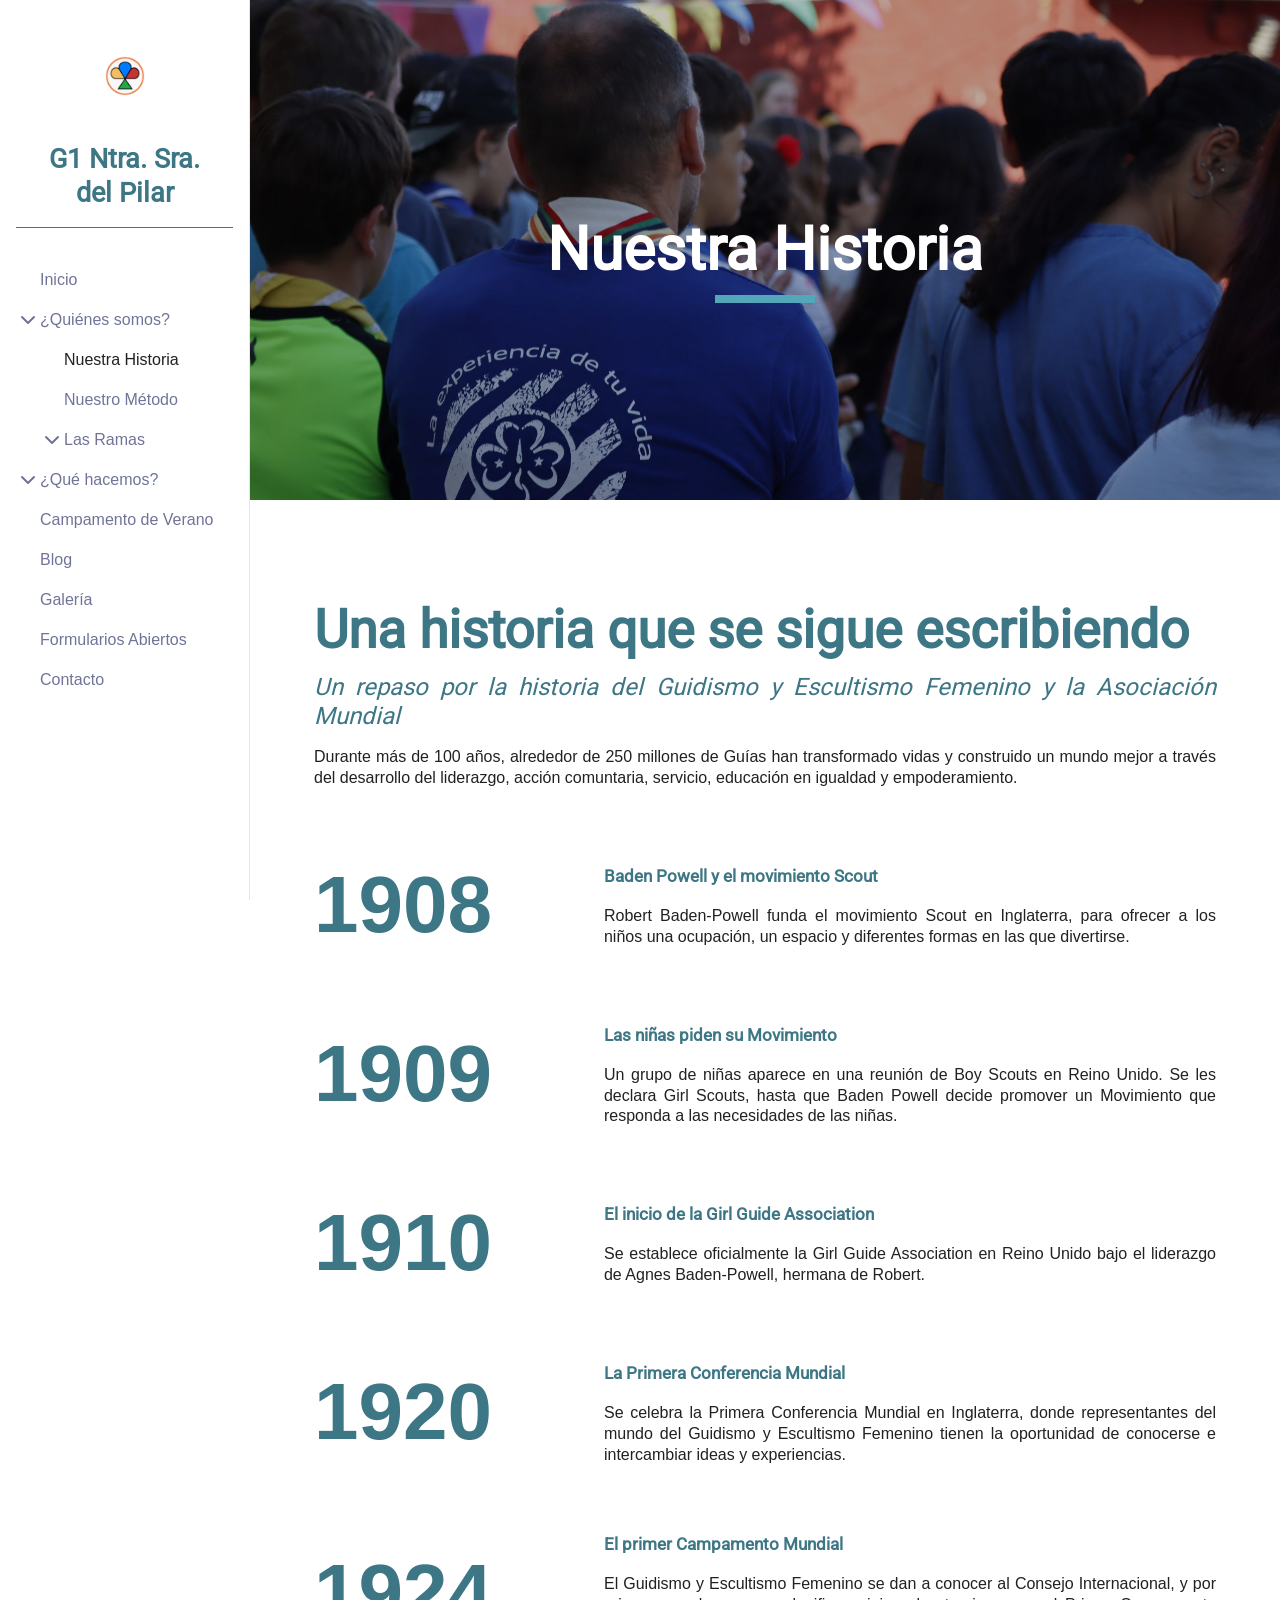
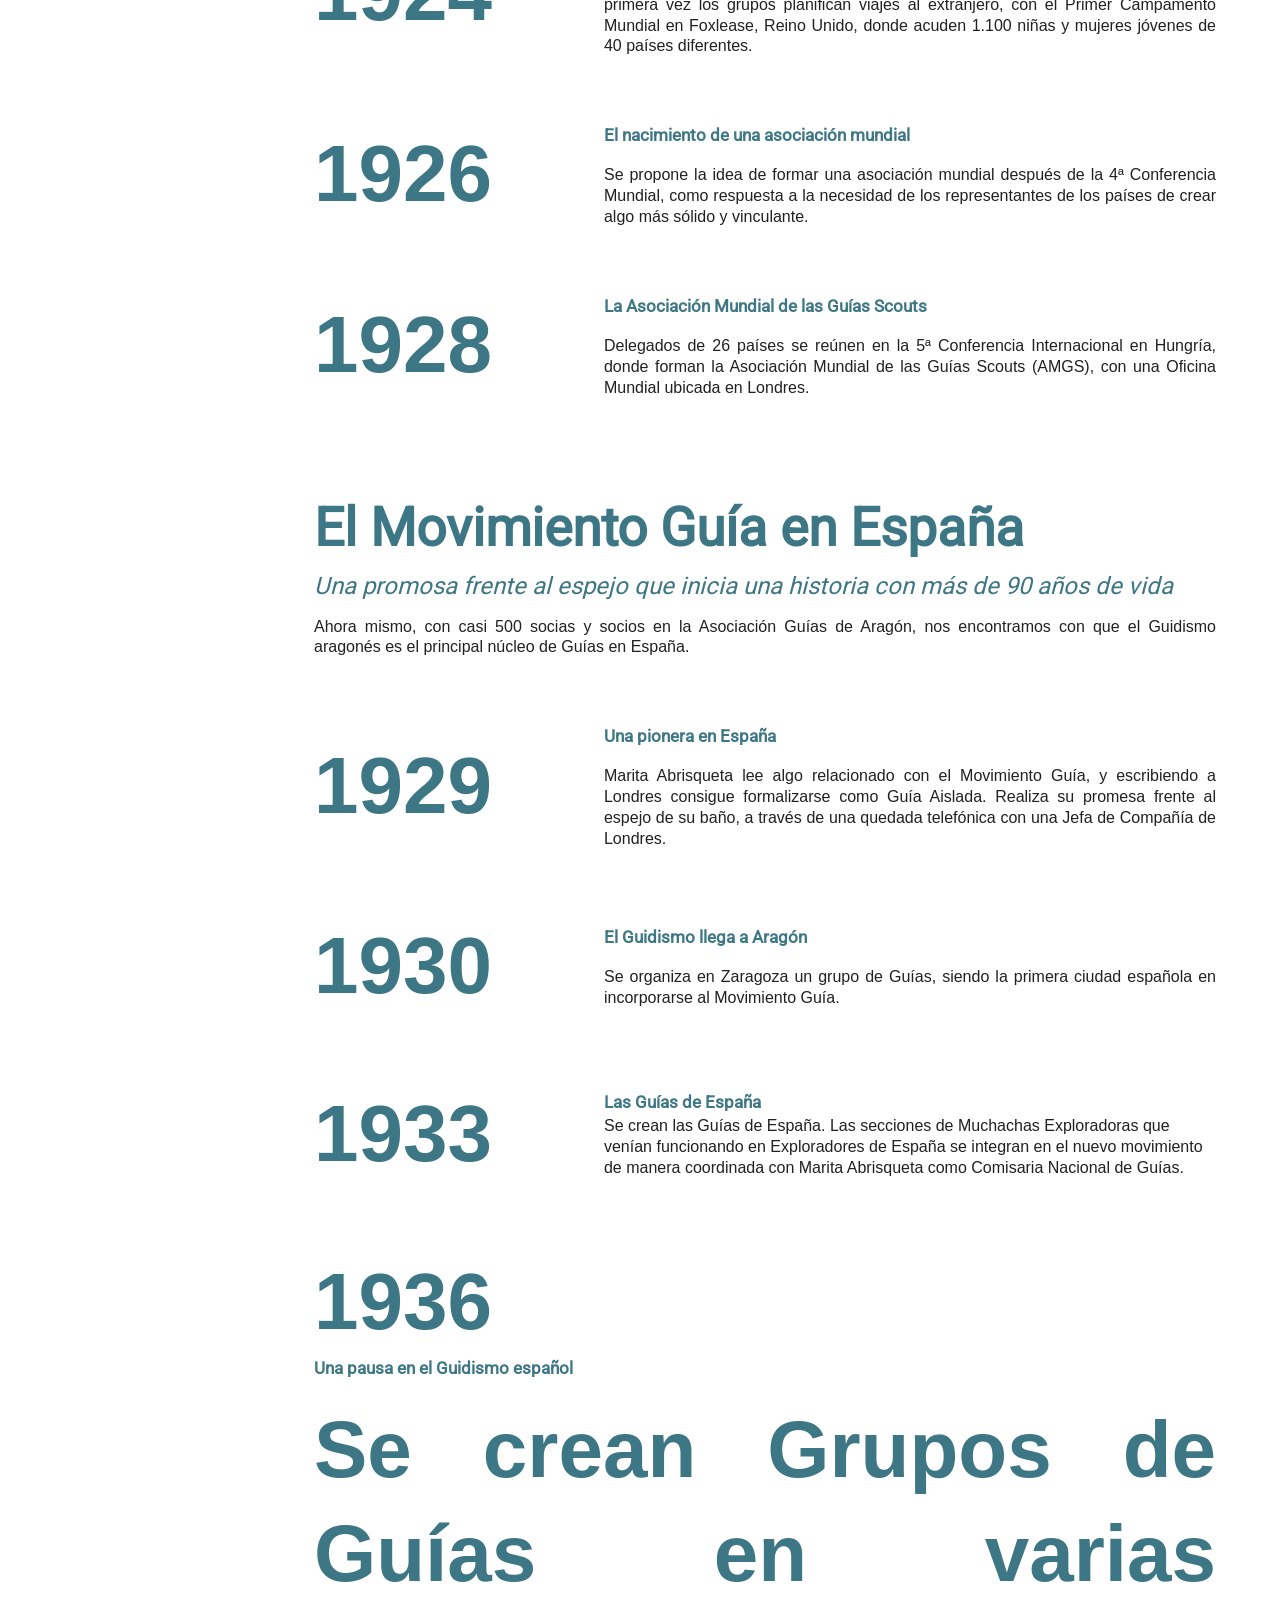
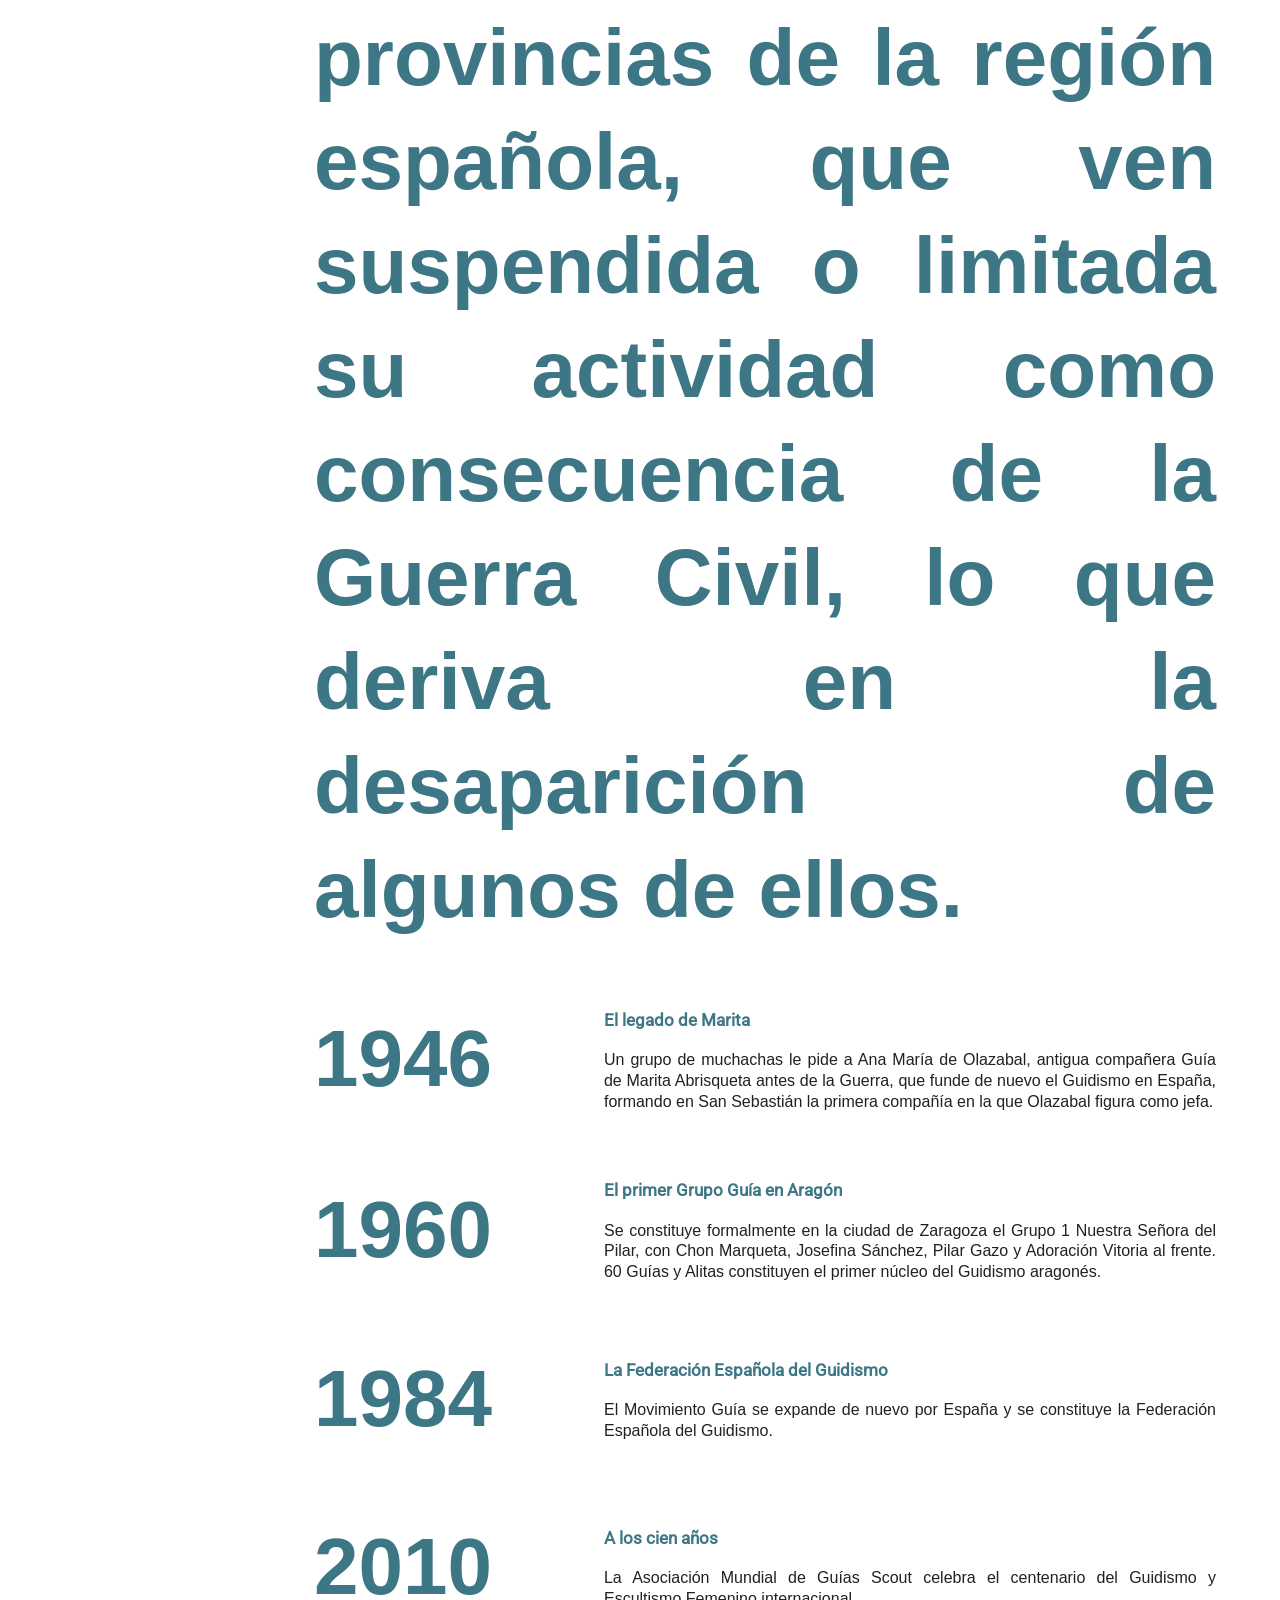
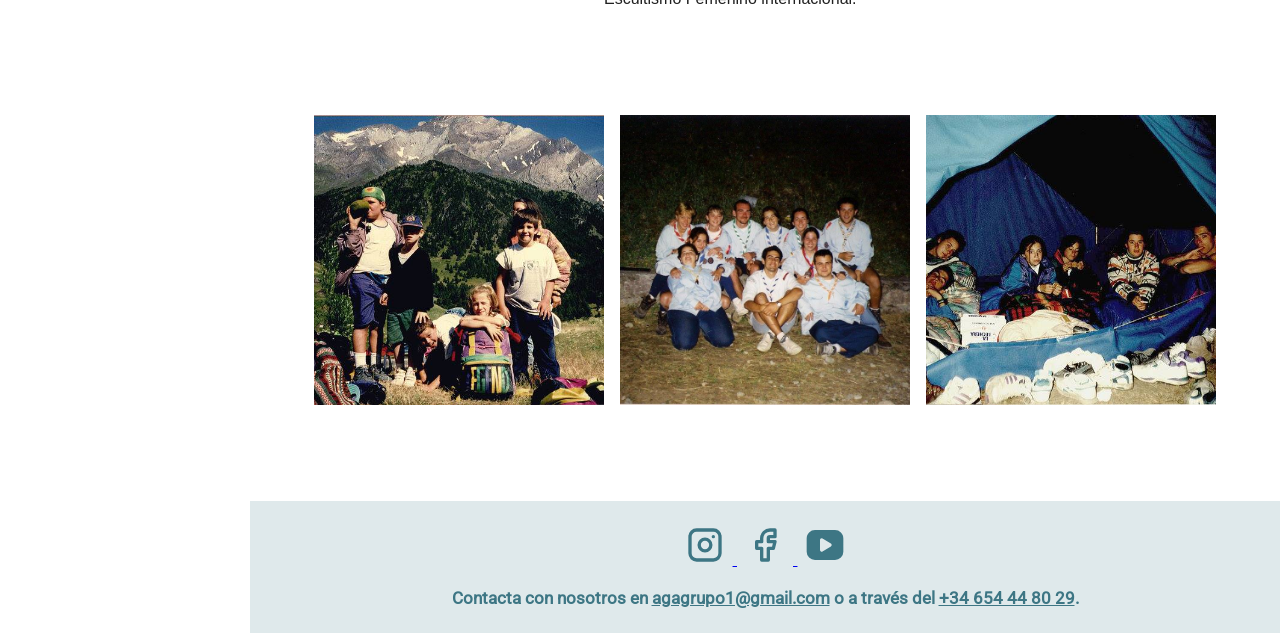
==== nuestra-historia.html @ 3f323b45 "Corrección imagen de <meta> Corregidos los errores de las imagenes en las etiquetas <meta>" ====
<!DOCTYPE html>
<html lang="es">
  <head>
    <!-- Añadimos el título -->
    <title>G1 AGA - Nuestra Historia</title>
    <!-- Para describir el contendio de la web -->
    <meta name="description" content="Un repaso por nuestra historia, desde la creación del Guidismo y Escultismo femenino, hasta la actualidad.">
    
    <!-- Indicamos la colección de caracteres que va a usar la web -->
    <meta charset="UTF-8">
    <!-- Para que el ancho se adapte al dispositivo -->
    <meta name="viewport" content="width=device-width">

    <!-- Para que aparezca bien la info al compartir en RRSS. -->
    <meta property="og:title" content="Grupo 1 Ntra. Sra. del Pilar - AGA">
    <meta property="og:description" content="Somos el Grupo 1 Nuestra Señora del Pilar. Nacimos en 1960 siendo el primer grupo Guía en Aragón.">
    <meta property="og:image" content="img/nuestra-historia-cover.jpg">
    <meta property="og:image:alt" content="Un grupo de guías del grupo 1 de espaldas atendiendo a alguien explicando.">

    <!-- Para indicar cuál es la página principal -->
    <link rel="canonical" href="https://agagrupo1.com">

    <!-- Para indicar si tiene que indexar la página y seguir los enlaces -->
    <meta name="robots" content="index, follow">
    <!-- Para añadir un color a la barra superior funcional en algunos sitios -->
    <meta name="theme-color" content="#000000">
    <!-- Para añadir un logo en la barra superior -->
    <link rel="icon" type="image/jpg" href="img/logo/g1simple-s.png">

    <!-- Enlazamos una hoja de estilos -->
    <link rel="stylesheet" href="./styles.css">
  </head>

  <body>
    <header>
      <div class="brand">
        <a href="index.html">
          <img src="img/logo/g1simple-s.png" alt="Logo del Grupo 1 Nuestra Señora del Pilar" width="40">
          <p class="brand-name">G1 Ntra. Sra. del Pilar</p>
        </a>
      </div>
      
      <nav class="navbar">
        <ul>
          <li class="pag"><a href="index.html">Inicio</a></li>
          <li class="pag-desp">
            <div class="desp">
              <svg xmlns="http://www.w3.org/2000/svg" width="24" height="24" viewBox="0 0 24 24" fill="currentColor" class="icon icon-tabler icons-tabler-filled icon-tabler-chevron-down">
                <path stroke="none" d="M0 0h24v24H0z" fill="none" />
                <path d="M18.707 8.293a1 1 0 0 1 0 1.414l-6 6a1 1 0 0 1 -1.414 0l-6 -6a1 1 0 0 1 1.414 -1.414l5.293 5.293l5.293 -5.293a1 1 0 0 1 1.414 0" />
              </svg>
              <a href="quienes-somos.html">¿Quiénes somos?</a>
            </div>
            <ul class="quienes-somos">
              <li class="subpag1"><a class="active" href="nuestra-historia.html">Nuestra Historia</a></li>
              <li class="subpag1"><a href="nuestro-metodo.html">Nuestro Método</a></li>
              <li class="subpag1-desp">
                <div class="desp">
                  <svg xmlns="http://www.w3.org/2000/svg" width="24" height="24" viewBox="0 0 24 24" fill="currentColor" class="icon icon-tabler icons-tabler-filled icon-tabler-chevron-down">
                    <path stroke="none" d="M0 0h24v24H0z" fill="none" />
                    <path d="M18.707 8.293a1 1 0 0 1 0 1.414l-6 6a1 1 0 0 1 -1.414 0l-6 -6a1 1 0 0 1 1.414 -1.414l5.293 5.293l5.293 -5.293a1 1 0 0 1 1.414 0" />
                  </svg>
                  <a href="ramas.html">Las Ramas</a>
                </div>
                <ul hidden class="ramas">
                  <li class="subpag2"><a href="plumitas.html">Plumitas</a></li>
                  <li class="subpag2"><a href="alitas.html">Alitas</a></li>
                  <li class="subpag2"><a href="guias.html">Guías</a></li>
                  <li class="subpag2"><a href="pioneras.html">Pioneras</a></li>
                  <li class="subpag2"><a href="guias-mayores.html">Guías Mayores</a></li>
                  <li class="subpag2"><a href="kraal.html">KRAAL</a></li>
                  <li class="subpag2"><a href="comite-colaboradores.html">Comité de padres y Colaboradores</a></li>
                </ul>
              </li>
            </ul>
          </li>
          <li class="pag-desp">
            <div class="desp">
              <svg xmlns="http://www.w3.org/2000/svg" width="24" height="24" viewBox="0 0 24 24" fill="currentColor" class="icon icon-tabler icons-tabler-filled icon-tabler-chevron-down">
                <path stroke="none" d="M0 0h24v24H0z" fill="none" />
                <path d="M18.707 8.293a1 1 0 0 1 0 1.414l-6 6a1 1 0 0 1 -1.414 0l-6 -6a1 1 0 0 1 1.414 -1.414l5.293 5.293l5.293 -5.293a1 1 0 0 1 1.414 0" />
              </svg>
              <a href="que-hacemos.html">¿Qué hacemos?</a>
            </div>
            <ul hidden class="que-hacemos">
              <li class="subpag1"><a href="actividades-grupo.html">Actividades en el Grupo</a></li>
              <li class="subpag1"><a href="actividades-asociacion.html">Actividades en la Asocación</a></li>
              <li class="subpag1"><a href="cancionero.html">Cancionero Guía</a></li>
            </ul>
          </li>
          <li class="pag"><a href="campamento-verano.html">Campamento de Verano</a></li>
          <li class="pag"><a href="blog.html">Blog</a></li>
          <li class="pag"><a href="galeria.html">Galería</a></li>
          <li class="pag"><a href="formularios.html">Formularios Abiertos</a></li>
          <li class="pag"><a href="contacto.html">Contacto</a></li>
        </ul>
      </nav>
    </header>

    <main>
      <section class="cover">
        <img src="img/nuestra-historia-cover.jpg"
          alt="Un grupo de guías del grupo 1 de espaldas atendiendo a alguien explicando."
        >
        <h1>Nuestra Historia</h1>
      </section>
      <section class="history">
        <header>
          <h2>Una historia que se sigue escribiendo</h2>
          <p class="subtitle">Un repaso por la historia del Guidismo y Escultismo Femenino y la Asociación Mundial</p>
          <p>
            Durante más de 100 años, alrededor de 250 millones de Guías han transformado vidas y construido un mundo mejor a través del desarrollo del liderazgo, acción comuntaria, servicio, educación en igualdad y empoderamiento.
          </p>
        </header>
        <article>
          <time class="year" datatime="1908">1908</time>
          <div>
            <h3>Baden Powell y el movimiento Scout</h3>
            <p>
              Robert Baden-Powell funda el movimiento Scout en Inglaterra, para ofrecer a los niños una ocupación, un espacio y diferentes formas en las que divertirse.
            </p>
          </div>
        </article>
        <article>
          <time class="year" datatime="1909">1909</time>
          <div>
            <h3>Las niñas piden su Movimiento</h3>
            <p>
              Un grupo de niñas aparece en una reunión de Boy Scouts en Reino Unido. Se les declara Girl Scouts, hasta que Baden Powell decide promover un Movimiento que responda a las necesidades de las niñas.
            </p>
          </div>
        </article>
        <article>
          <time class="year" datatime="1910">1910</time>
          <div>
            <h3>El inicio de la Girl Guide Association</h3>
            <p>
              Se establece oficialmente la Girl Guide Association en Reino Unido bajo el liderazgo de Agnes Baden-Powell, hermana de Robert.
            </p>
          </div>
        </article>
        <article>
          <time class="year" datatime="1920">1920</time>
          <div>
            <h3>La Primera Conferencia Mundial</h3>
            <p>
              Se celebra la Primera Conferencia Mundial en Inglaterra, donde representantes del mundo del Guidismo y Escultismo Femenino tienen la oportunidad de conocerse e intercambiar ideas y experiencias.
            </p>
          </div>
        </article>
        <article>
          <time class="year" datatime="1924">1924</time>
          <div>
            <h3>El primer Campamento Mundial</h3>
            <p>
              El Guidismo y Escultismo Femenino se dan a conocer al Consejo Internacional, y por primera vez los grupos planifican viajes al extranjero, con el Primer Campamento Mundial en Foxlease, Reino Unido, donde acuden 1.100 niñas y mujeres jóvenes de 40 países diferentes.
            </p>
          </div>
        </article>
        <article>
          <time class="year" datatime="1926">1926</time>
          <div>
            <h3>El nacimiento de una asociación mundial</h3>
            <p>
              Se propone la idea de formar una asociación mundial después de la 4ª Conferencia Mundial, como respuesta a la necesidad de los representantes de los países de crear algo más sólido y vinculante.
            </p>
          </div>
        </article>
        <article>
          <time class="year" datatime="1928">1928</time>
          <div>
            <h3>La Asociación Mundial de las Guías Scouts</h3>
            <p>
              Delegados de 26 países se reúnen en la 5ª Conferencia Internacional en Hungría, donde forman la Asociación Mundial de las Guías Scouts (AMGS), con una Oficina Mundial ubicada en Londres.
            </p>
          </div>
        </article>
      </section>
      <section class="history">
        <header>
          <h2>El Movimiento Guía en España</h2>
          <p class="subtitle">Una promosa frente al espejo que inicia una historia con más de 90 años de vida</p>
          <p>
            Ahora mismo, con casi 500 socias y socios en la Asociación Guías de Aragón, nos encontramos con que el Guidismo aragonés es el principal núcleo de Guías en España.
          </p>
        </header>
        <article>
          <time class="year" datatime="1929">1929</time>
          <div>
            <h3>Una pionera en España</h3>
            <p>
              Marita Abrisqueta lee algo relacionado con el Movimiento Guía, y escribiendo a Londres consigue formalizarse como Guía Aislada. Realiza su promesa frente al espejo de su baño, a través de una quedada telefónica con una Jefa de Compañía de Londres.
            </p>
          </div>
        </article>
        <article>
          <time class="year" datatime="1930">1930</time>
          <div>
            <h3>El Guidismo llega a Aragón</h3>
            <p>
              Se organiza en Zaragoza un grupo de Guías, siendo la primera ciudad española en incorporarse al Movimiento Guía.
            </p>
          </div>
        </article>
        <article>
          <time class="year" datatime="1933">1933</time>
          <span>
            <h3>Las Guías de España</h3>
            <p>
              Se crean las Guías de España. Las secciones de Muchachas Exploradoras que venían funcionando en Exploradores de España se integran en el nuevo movimiento de manera coordinada con Marita Abrisqueta como Comisaria Nacional de Guías.
            </p>
          </div>
        </article>
        <article>
          <time class="year" datatime="1936">1936</p>
          <div>
            <h3>Una pausa en el Guidismo español</h3>
            <p>
              Se crean Grupos de Guías en varias provincias de la región española, que ven suspendida o limitada su actividad como consecuencia de la Guerra Civil, lo que deriva en la desaparición de algunos de ellos.
            </p>
          </div>
        </article>
        <article>
          <time class="year" datatime="1946">1946</time>
          <div>
            <h3>El legado de Marita</h3>
            <p>
              Un grupo de muchachas le pide a Ana María de Olazabal, antigua compañera Guía de Marita Abrisqueta antes de la Guerra, que funde de nuevo el Guidismo en España, formando en San Sebastián la primera compañía en la que Olazabal figura como jefa.
            </p>
          </div>
        </article>
        <article>
          <time class="year" datatime="1960">1960</time>
          <div>
            <h3>El primer Grupo Guía en Aragón</h3>
            <p>
              Se constituye formalmente en la ciudad de Zaragoza el Grupo 1 Nuestra Señora del Pilar, con Chon Marqueta, Josefina Sánchez, Pilar Gazo y Adoración Vitoria al frente. 60 Guías y Alitas constituyen el primer núcleo del Guidismo aragonés.
            </p>
          </div>
        </article>
        <article>
          <time class="year" datatime="1984">1984</time>
          <div>
            <h3>La Federación Española del Guidismo</h3>
            <p>
              El Movimiento Guía se expande de nuevo por España y se constituye la Federación Española del Guidismo.
            </p>
          </div>
        </article>
        <article>
          <time class="year" datatime="2010">2010</time>
          <div>
            <h3>A los cien años</h3>
            <p>
              La Asociación Mundial de Guías Scout celebra el centenario del Guidismo y Escultismo Femenino internacional.
            </p>
          </div>
        </article>
      </section>
      <section class="history-img">
        <img src="./img/history1.jpg" alt="Varios niños y niñas de ruta descansando en medio de la montaña.">
        <img src="./img/history2.jpg" alt="Un grupo de monitores guías del grupo 1.">
        <img src="./img/history3.jpg" alt="Un grupo de adolescentes dentro de una tienda de campaña">
      </section>
    </main>
    <footer>
      <nav>
        <a href="https://www.instagram.com/g1_aga?utm_source=ig_web_button_share_sheet&rpxt=ZDNlZDc0MzIxNw=="
        target="_blank"
        rel="noreferrer">
          <svg xmlns="http://www.w3.org/2000/svg" width="24" height="24" viewBox="0 0 24 24" fill="none" stroke="currentColor" stroke-width="2" stroke-linecap="round" stroke-linejoin="round" class="icon icon-tabler icons-tabler-outline icon-tabler-brand-instagram">
            <path stroke="none" d="M0 0h24v24H0z" fill="none" />
            <path d="M3 7a4 4 0 0 1 4 -4h10a4 4 0 0 1 4 4v10a4 4 0 0 1 -4 4h-10a4 4 0 0 1 -4 -4l0 -10" />
            <path d="M8.5 12a3.5 3.5 0 1 0 7 0a3.5 3.5 0 0 0 -7 0" />
            <path d="M17 7v.01" />
          </svg>
        </a>
        <a href="https://www.facebook.com/Grupo1aga"
        target="_blank"
        rel="noreferrer">
          <svg xmlns="http://www.w3.org/2000/svg" width="24" height="24" viewBox="0 0 24 24" fill="none" stroke="currentColor" stroke-width="2" stroke-linecap="round" stroke-linejoin="round" class="icon icon-tabler icons-tabler-outline icon-tabler-brand-facebook">
            <path stroke="none" d="M0 0h24v24H0z" fill="none" />
            <path d="M7 10v4h3v7h4v-7h3l1 -4h-4v-2a1 1 0 0 1 1 -1h3v-4h-3a5 5 0 0 0 -5 5v2h-3" />
          </svg>
        </a>
        <a href="https://youtube.com/@g1_aga?si=45v0QZ6mhYUyiU_x"
        target="_blank"
        rel="noreferrer">
          <svg xmlns="http://www.w3.org/2000/svg" width="24" height="24" viewBox="0 0 24 24" fill="currentColor" class="icon icon-tabler icons-tabler-filled icon-tabler-brand-youtube">
            <path stroke="none" d="M0 0h24v24H0z" fill="none" />
            <path d="M18 3a5 5 0 0 1 5 5v8a5 5 0 0 1 -5 5h-12a5 5 0 0 1 -5 -5v-8a5 5 0 0 1 5 -5zm-9 6v6a1 1 0 0 0 1.514 .857l5 -3a1 1 0 0 0 0 -1.714l-5 -3a1 1 0 0 0 -1.514 .857z" />
          </svg>
        </a>
      </nav>
      <p>Contacta con nosotros en <a href="mailto:agagrupo1@gmail.com">agagrupo1@gmail.com</a> o a través del <a href="tel:+34654448029">+34 654 44 80 29</a>.</p>
    </footer>
  </body>
</html>
---- styles.css ----
/* Ajusto algunos valores predeterminados */
* {
  margin: 0;
  padding: 0;
  box-sizing: border-box;
}

/* Variables de colores */
:root {
  --background1: #fff;
  --background2: #dfe9eb;
  --background3: #516f75;
  --text-cover: #fff;
  --text-primary: #212121;
  --text-secondary: #6f7498;
  --text-title: #3d7684;
  --width-header: 250px;
}

/* open-sans-regular - latin_latin-ext */
@font-face {
  font-display: swap; /* Check https://developer.mozilla.org/en-US/docs/Web/CSS/@font-face/font-display for other options. */
  font-family: 'Open Sans';
  font-style: normal;
  font-weight: 400;
  src: url('./fonts/open-sans-v44-latin_latin-ext-regular.woff2') format('woff2'); /* Chrome 36+, Opera 23+, Firefox 39+, Safari 12+, iOS 10+ */
}
/* roboto-regular - latin_latin-ext */
@font-face {
  font-display: swap; /* Check https://developer.mozilla.org/en-US/docs/Web/CSS/@font-face/font-display for other options. */
  font-family: 'Roboto';
  font-style: normal;
  font-weight: 400;
  src: url('../fonts/roboto-v51-latin_latin-ext-regular.woff2') format('woff2'); /* Chrome 36+, Opera 23+, Firefox 39+, Safari 12+, iOS 10+ */
}

/* Estilos generales del cuerpo de la página */
body {
  font-family: 'Open Sans', Arial;
  background-color: var(--background1);
  color: var(--text-primary);
  min-height: 100vh;
  display: block;
  flex-direction: column;
  line-height: 1.3;
  /* La posición del body está cuando después de la barra de navegación */
  position: absolute;
  left: var(--width-header);
}

h1 {  /* Usado como título principal de cada página en el cover */
  color: var(--text-title);
  font-family: 'Roboto', Arial;
  font-size: 40pt;
}
h2 {  /* Usado como títulos de las secciones principales de cada página */
  color: var(--text-title);
  font-family: 'Roboto', Arial;
  font-size: 40pt;
}
h3 {
  color: var(--text-title);
  font-family: 'Roboto', Arial;
  font-size: 26pt;
}
h4 {
  color: var(--text-title);
  font-family: 'Roboto', Arial;
  font-size: 18pt;
  line-height: 1.56;
}
.subtitle {
  color: var(--text-title);
  font-family: 'Roboto', Arial;
  font-size: 18pt;
  line-height: 1.2;
  font-style:italic;
  font-weight: 300;
}

/* Barra de Navegación */
body > header {
  position: fixed;
  left: 0;
  padding: 1rem;
  height: 100%;
  width: var(--width-header);
  border-right: 1px solid var(--background2);
  background-color: var(--background1);
  overflow: auto;

  a {
    text-decoration: none;
  }
  
  .brand {  /* Logo y nombre del header */
    display: flex;
    flex-direction: column;
    text-align: center;
    border-bottom: 1px solid var(--text-title);
    padding-bottom: 1rem;

    img {   /* logo del header */
      margin: 2.5rem 0rem;
      width: 40px;
      height: 40px;
    }

    a {   /* nombre el header */
      color: var(--text-title);
      padding: 0rem 0.8rem;
      .brand-name {
        color: var(--text-title);
        font-family: 'Roboto', Arial;
        font-size: 20pt;
        font-weight: 900;
      }
    }
  }

  .navbar {    /* Menú de navegación */
    margin-top: 2rem;
    color: var(--text-secondary);
    
    li > a, li > div > a {  /* Aplico un interlineado */
      display: block;
      padding: 0.5rem 0rem;
      line-height: 1.5;
    }

    /* aplico sangría izquierda */
    .pag, .subpag1-desp {
      margin-left: 24px;
    }
    .subpag1, .subpag2 {
      margin-left: 48px;
    }

    /* Hago que los desplegables esten alineados svg y texto */
    .desp {
      display: flex;
      align-items: center;
    }

    /* Oculto los puntos del ul */
    ul {
      list-style-type: none;
    }

    a {    /* Enlaces del header */
      color: var(--text-secondary);
    }

    /* Destaco cuadno paso por encima o el que está activo */
    a:hover, svg:hover, a:focus, svg:focus {
      transition: color .4s;
      color: var(--text-primary);
    }

    .active {
      color: var(--text-primary);
      pointer-events: none;
    }
  }
}

/* Portadas */
main .cover {
  height: 500px;
  display: flex;
  flex-direction: column;
  justify-content: center;
  align-items: center;
  text-align: center;
  position: relative;

  h1 {
    width: 60%;
    max-width: 800px;
    position: relative;
    color: var(--text-cover);
    font-size: 45pt;

    &::after {   /* Barra inferior del título */
      content: "";
      position: absolute;
      inset: 0;
      margin: auto;
      padding-bottom: 20px;
      height: 100%;
      width: 100px;
      border-bottom: 8px solid #53a7b8;

    }
  }

  & > img {
    position: absolute;
    width: 100%;
    height: 500px;
    object-fit: cover;
    z-index: -1;
    left: 0;
    right: 0;
    filter: brightness(0.75);
  }
}

/* Pie de página */
footer {
  background-color: var(--background2);
  display: flex;
  flex-direction: column;
  align-items: center;
  justify-content: center;
  padding: 1.5rem 2rem;
  gap: 1rem;

  svg {
    color: var(--text-title);
    height: 40px;
    width: 40px;
    margin: 0rem .5rem;
    transition: all .3s;


    &:hover, &:focus {
      transition: all .3s;
      transform: scale(1.2);
    }
  }
  
  p {
    text-align: center;
    color: var(--text-title);
    font-weight: 900;
    font-family: 'Roboto', Arial;
    font-size: 13pt;
    
    a {
      /* Evito que haga salto de página en el correo o número de teléfono */
      white-space: nowrap; 
      color: var(--text-title);

    }
  }
}

/* Subportada */
main .subcover {
  height: 400px;
  background-color: var(--background2);
  text-align: center;
  display: flex;
  flex-direction: column;
  justify-content: center;
  align-items: center;

  line-height: 2.5;
  
  h2 {
    margin-bottom: 2rem;
  }
}

/* Estilos de index.html */
main .identity {
  text-align: center;
  justify-content: center;
  display: grid;
  grid-template-columns: 1fr 1fr 1fr;
  gap: 1.5rem;
  margin: 5rem 3rem;

  img {
    width: 100%;
    aspect-ratio: 1 / 1;
    object-fit: cover;
    margin-bottom: 1rem;
  }
  p {
    font-size: 12pt;
    padding: 0rem 1rem;
    padding-bottom: 1rem;
    line-height: 1.5;
  }
  
}

/* Estilos de quienes-somos.html */
main .structure {
  background-color: var(--background1);
  display: flex;
  flex-direction: column;
  justify-content: center;
  margin: 6rem 4rem;

  .subtitle {
    font-weight: 500;
    margin-top: 1rem;
    margin-bottom: 3rem;
  }

  div {
    display: flex;
    flex-direction: row;
    gap: 2rem;
    margin-bottom: 3rem;
    
    img {
      width: 40%;
      aspect-ratio: 16/9;
      object-fit: cover;
    }
    .quienes-somos-grupo {
      object-position: right;
    }
    .quienes-somos-aga {
      object-position: bottom right;
      
    }
    h3 {
      margin-bottom: 1rem;
    }
    p {
      margin-bottom: 1rem;
      text-align: justify;
      
    }

    div {
      flex-direction: column;
      gap: 0rem;
      margin-bottom: 0rem;
      align-items: normal;
    }

    .a-button {
      background-color: var(--background3);
      color: #fff;
      padding: .3rem .5rem;
      text-decoration: none;
      border-radius: .3rem;
      display: block;
      width: max-content;
      margin-left: auto;
      
    }

  }

}

/* Estilos de nuestra-historia.html */
main .history {
  margin: 6rem 4rem;

  header {
    .subtitle {
      font-weight: 300;
      margin-top: 0.5rem;
      margin-bottom: 1rem;
    }
    p {
      text-align: justify;
      margin-bottom: 3rem;
    }
  }

  article {
    display: flex;
    flex-direction: row;
    gap: 7rem;
    align-items: center;
    margin: 4rem 0rem;
    .year {
      color: var(--text-title);
      font-size: 60pt;
      font-weight: 900;
    }
    h3 {  /* Propieddes del h4, aunque sea h3 */
      font-size: 13pt;
      line-height: 1.63;
    }
    div {
      display: flex;
      flex-direction: column;
      gap: 1rem;
      text-align: justify;
    }
  }
}
main .history-img {
  display: flex;
  gap: 1rem;
  margin: 2rem 4rem;
  padding-bottom: 4rem;
  img {
    flex: 1;
    min-width: 0;
    width: 100%;
    aspect-ratio: 1/1;
    object-fit: cover;
    object-position: center;
    &:first-child {
      object-position: 25% center;
    }
  }
}

main .nuestro-metodo {
  padding: 0rem 4rem;
  padding-top: 5rem;
  &:last-child {
    margin-bottom: 2rem;
  }
  
  header {
    .subtitle {
      margin-top: 1rem;
      margin-bottom: 3rem;
    }
  }
  img {
    width: 100%;
  }
  div {
    padding: 0rem 5rem;
    img {
      margin-bottom: 2rem;
    }
    p {
      text-align: justify;
      line-height: 1.5;
      margin-bottom: 1rem;
    }
    ul {
      padding-left: 1.2rem;
      list-style: square;
      li {
        margin-bottom: .8rem;
      }
      li:last-child {
        margin-bottom: 0;
      }
    }
  }
}
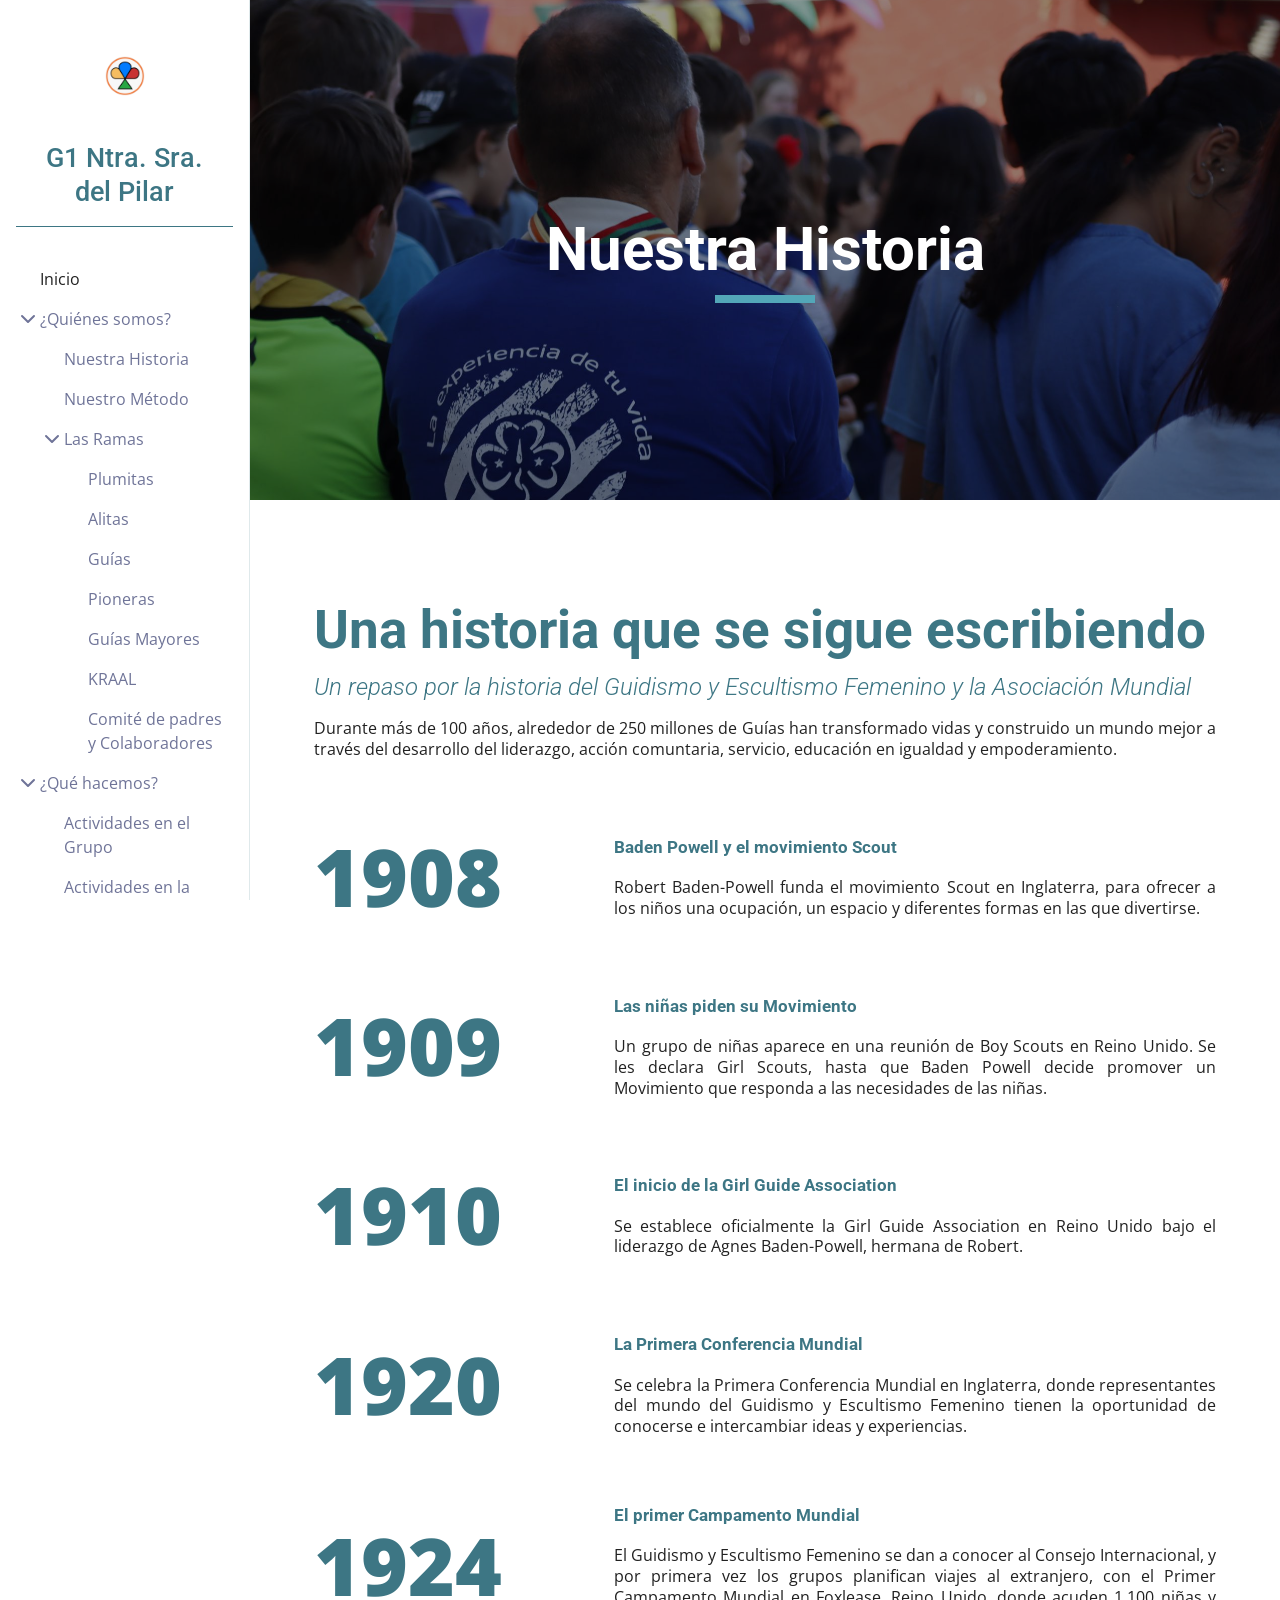
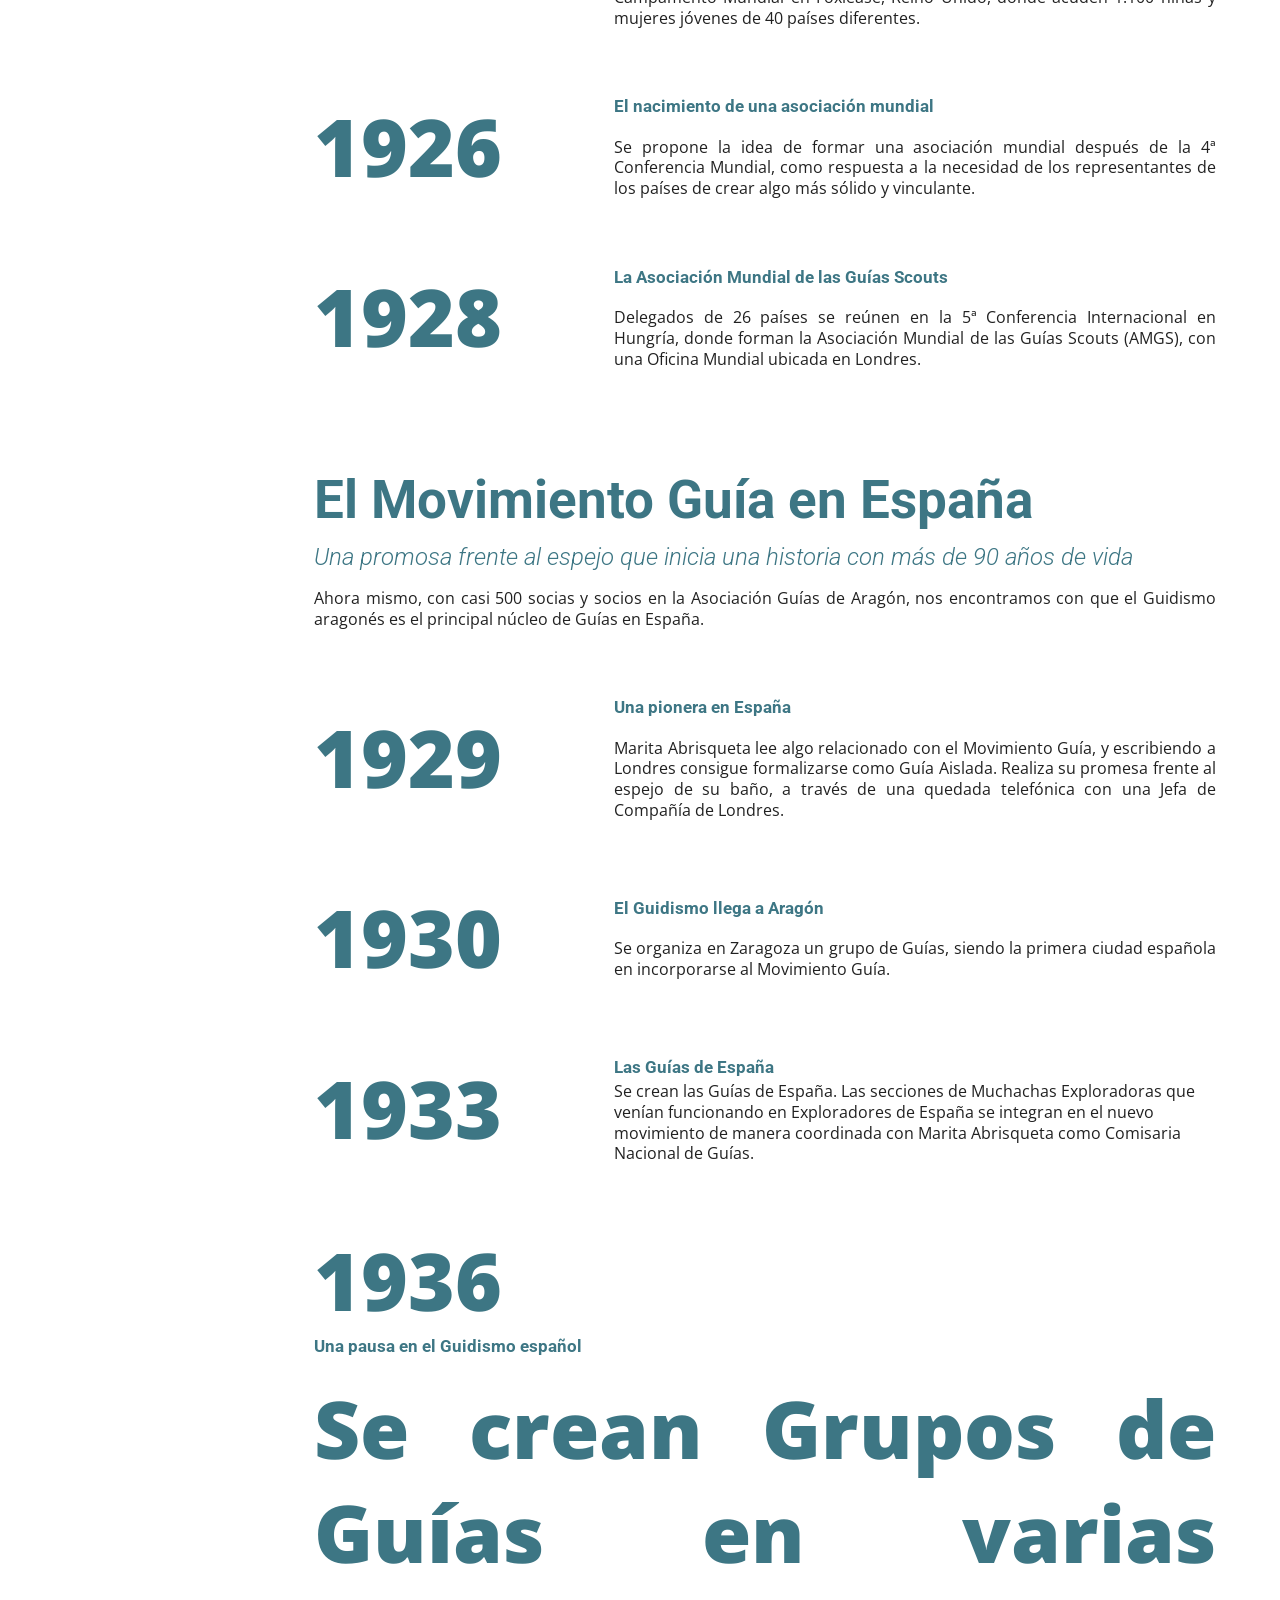
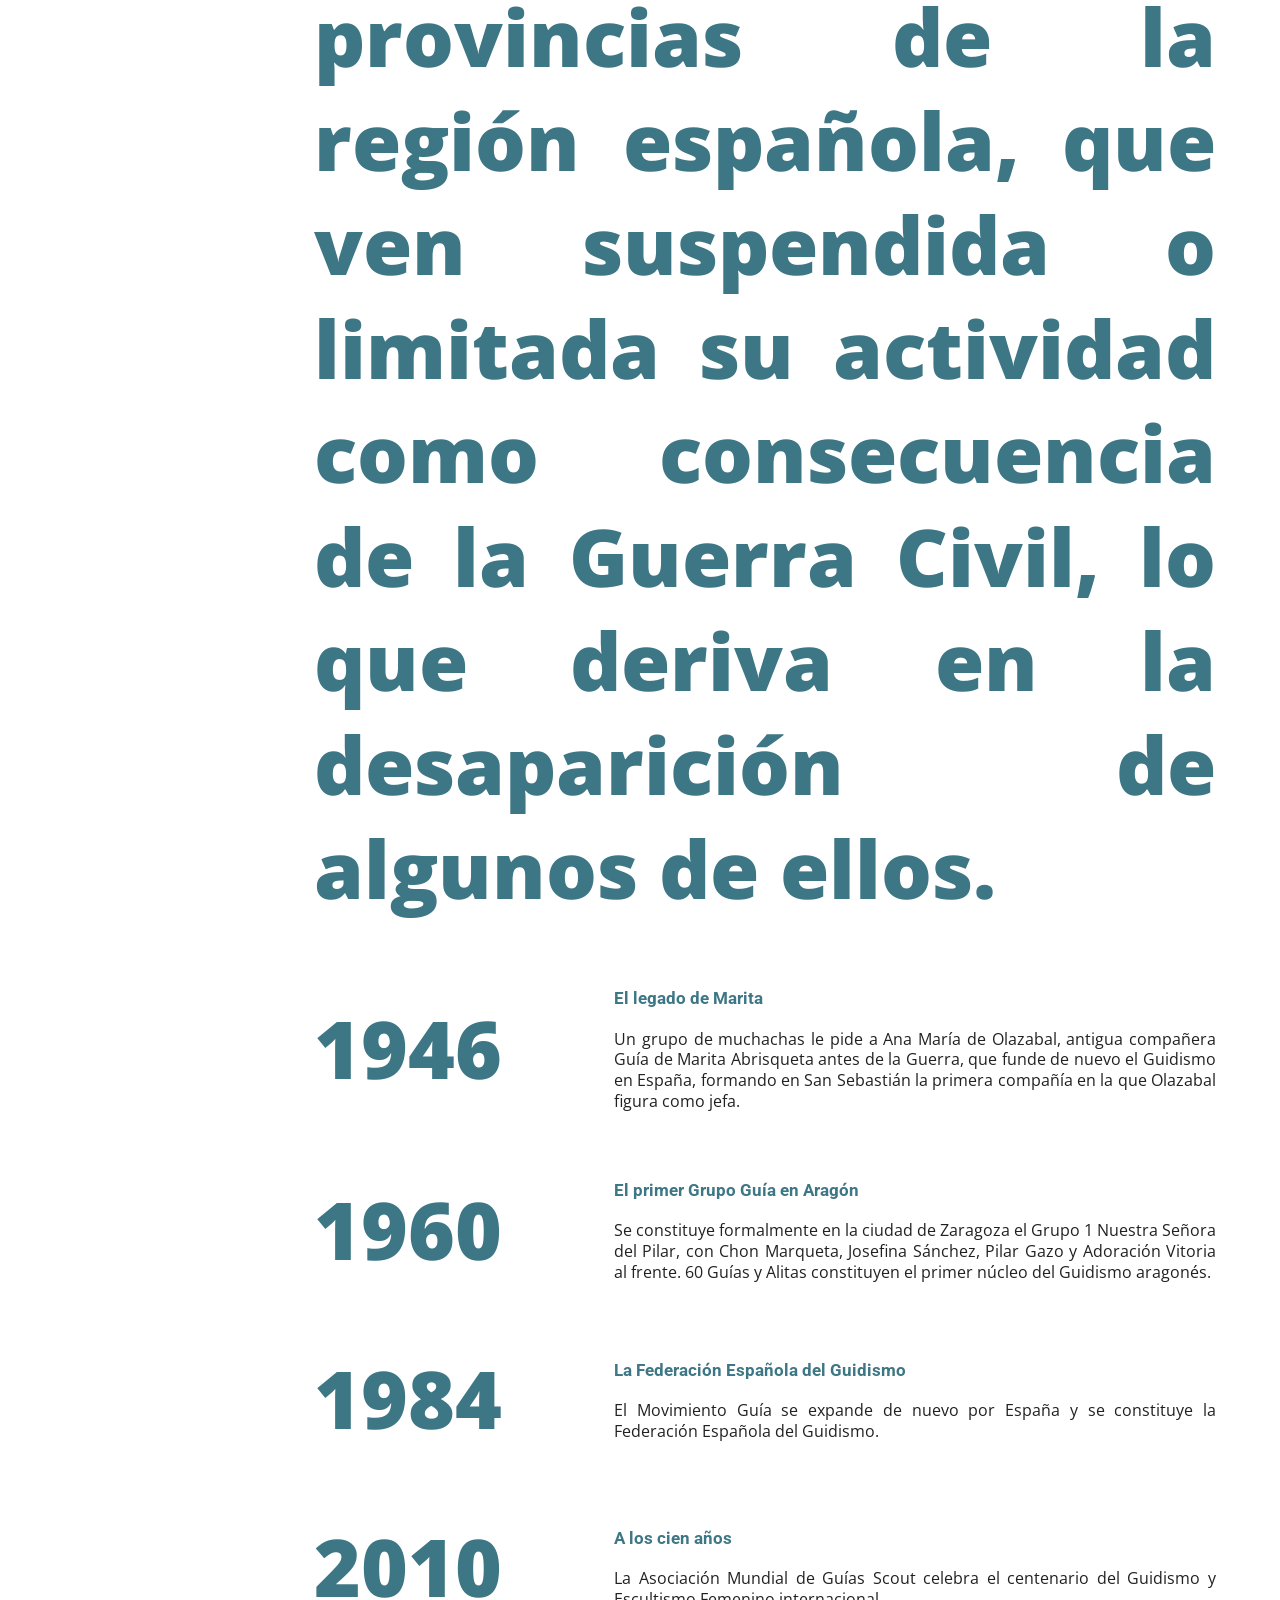
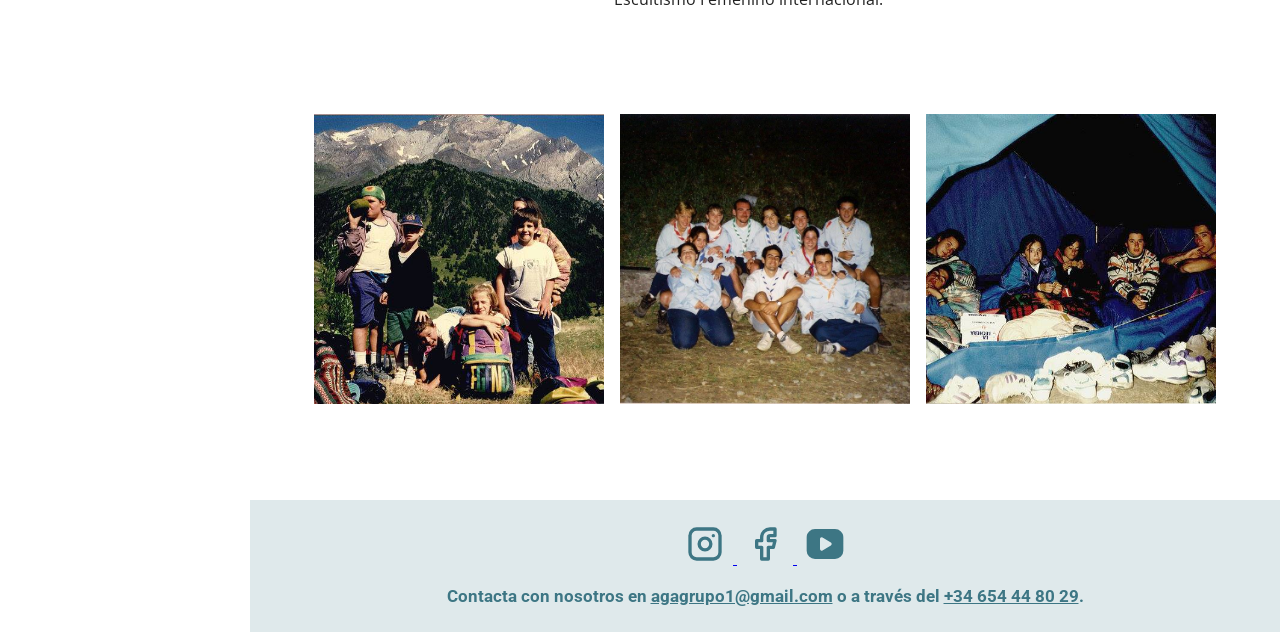
==== commit 51690519: "Corregido Header Corregido header de todas las páginas, tal y como está en index.html" ====
--- a/nuestra-historia.html
+++ b/nuestra-historia.html
@@ -18,14 +18,14 @@
     <meta property="og:image:alt" content="Un grupo de guías del grupo 1 de espaldas atendiendo a alguien explicando.">
 
     <!-- Para indicar cuál es la página principal -->
-    <link rel="canonical" href="https://agagrupo1.com">
+    <link rel="canonical" href="https://agagrupo1/quienes-somos/nuestra-historia.com">
 
     <!-- Para indicar si tiene que indexar la página y seguir los enlaces -->
     <meta name="robots" content="index, follow">
     <!-- Para añadir un color a la barra superior funcional en algunos sitios -->
     <meta name="theme-color" content="#000000">
     <!-- Para añadir un logo en la barra superior -->
-    <link rel="icon" type="image/jpg" href="img/logo/g1simple-s.png">
+    <link rel="icon" type="image/png" href="img/logo/g1simple-s.png">
 
     <!-- Enlazamos una hoja de estilos -->
     <link rel="stylesheet" href="./styles.css">
@@ -33,77 +33,76 @@
 
   <body>
     <header>
-      <div class="brand">
-        <a href="index.html">
-          <img src="img/logo/g1simple-s.png" alt="Logo del Grupo 1 Nuestra Señora del Pilar" width="40">
-          <p class="brand-name">G1 Ntra. Sra. del Pilar</p>
-        </a>
-      </div>
-      
-      <nav class="navbar">
-        <ul>
-          <li class="pag"><a href="index.html">Inicio</a></li>
-          <li class="pag-desp">
-            <div class="desp">
-              <svg xmlns="http://www.w3.org/2000/svg" width="24" height="24" viewBox="0 0 24 24" fill="currentColor" class="icon icon-tabler icons-tabler-filled icon-tabler-chevron-down">
-                <path stroke="none" d="M0 0h24v24H0z" fill="none" />
-                <path d="M18.707 8.293a1 1 0 0 1 0 1.414l-6 6a1 1 0 0 1 -1.414 0l-6 -6a1 1 0 0 1 1.414 -1.414l5.293 5.293l5.293 -5.293a1 1 0 0 1 1.414 0" />
-              </svg>
-              <a href="quienes-somos.html">¿Quiénes somos?</a>
-            </div>
-            <ul class="quienes-somos">
-              <li class="subpag1"><a class="active" href="nuestra-historia.html">Nuestra Historia</a></li>
-              <li class="subpag1"><a href="nuestro-metodo.html">Nuestro Método</a></li>
-              <li class="subpag1-desp">
-                <div class="desp">
-                  <svg xmlns="http://www.w3.org/2000/svg" width="24" height="24" viewBox="0 0 24 24" fill="currentColor" class="icon icon-tabler icons-tabler-filled icon-tabler-chevron-down">
-                    <path stroke="none" d="M0 0h24v24H0z" fill="none" />
-                    <path d="M18.707 8.293a1 1 0 0 1 0 1.414l-6 6a1 1 0 0 1 -1.414 0l-6 -6a1 1 0 0 1 1.414 -1.414l5.293 5.293l5.293 -5.293a1 1 0 0 1 1.414 0" />
-                  </svg>
-                  <a href="ramas.html">Las Ramas</a>
-                </div>
-                <ul hidden class="ramas">
-                  <li class="subpag2"><a href="plumitas.html">Plumitas</a></li>
-                  <li class="subpag2"><a href="alitas.html">Alitas</a></li>
-                  <li class="subpag2"><a href="guias.html">Guías</a></li>
-                  <li class="subpag2"><a href="pioneras.html">Pioneras</a></li>
-                  <li class="subpag2"><a href="guias-mayores.html">Guías Mayores</a></li>
-                  <li class="subpag2"><a href="kraal.html">KRAAL</a></li>
-                  <li class="subpag2"><a href="comite-colaboradores.html">Comité de padres y Colaboradores</a></li>
-                </ul>
-              </li>
-            </ul>
-          </li>
-          <li class="pag-desp">
-            <div class="desp">
-              <svg xmlns="http://www.w3.org/2000/svg" width="24" height="24" viewBox="0 0 24 24" fill="currentColor" class="icon icon-tabler icons-tabler-filled icon-tabler-chevron-down">
-                <path stroke="none" d="M0 0h24v24H0z" fill="none" />
-                <path d="M18.707 8.293a1 1 0 0 1 0 1.414l-6 6a1 1 0 0 1 -1.414 0l-6 -6a1 1 0 0 1 1.414 -1.414l5.293 5.293l5.293 -5.293a1 1 0 0 1 1.414 0" />
-              </svg>
-              <a href="que-hacemos.html">¿Qué hacemos?</a>
-            </div>
-            <ul hidden class="que-hacemos">
-              <li class="subpag1"><a href="actividades-grupo.html">Actividades en el Grupo</a></li>
-              <li class="subpag1"><a href="actividades-asociacion.html">Actividades en la Asocación</a></li>
-              <li class="subpag1"><a href="cancionero.html">Cancionero Guía</a></li>
-            </ul>
-          </li>
-          <li class="pag"><a href="campamento-verano.html">Campamento de Verano</a></li>
-          <li class="pag"><a href="blog.html">Blog</a></li>
-          <li class="pag"><a href="galeria.html">Galería</a></li>
-          <li class="pag"><a href="formularios.html">Formularios Abiertos</a></li>
-          <li class="pag"><a href="contacto.html">Contacto</a></li>
-        </ul>
-      </nav>
+      <section class="menu">
+        <div class="brand">
+          <a href="index.html">
+            <img src="img/logo/g1simple-s.png" alt="Logo del Grupo 1 Nuestra Señora del Pilar" width="40">
+            <p class="brand__name">G1 Ntra. Sra. del Pilar</p>
+          </a>
+        </div>
+        <nav class="index">
+          <ul>
+            <li class="index__page"><a class="active" href="index.html">Inicio</a></li>
+            <li class="index__page index__page--dropdown">
+              <div class="dropdown">
+                <svg xmlns="http://www.w3.org/2000/svg" width="24" height="24" viewBox="0 0 24 24" fill="currentColor" class="icon icon-tabler icons-tabler-filled icon-tabler-chevron-down">
+                  <path stroke="none" d="M0 0h24v24H0z" fill="none" />
+                  <path d="M18.707 8.293a1 1 0 0 1 0 1.414l-6 6a1 1 0 0 1 -1.414 0l-6 -6a1 1 0 0 1 1.414 -1.414l5.293 5.293l5.293 -5.293a1 1 0 0 1 1.414 0" />
+                </svg>
+                <a href="quienes-somos.html">¿Quiénes somos?</a>
+              </div>
+              <ul class="index__list">
+                <li class="index__page"><a href="nuestra-historia.html">Nuestra Historia</a></li>
+                <li class="index__page"><a href="nuestro-metodo.html">Nuestro Método</a></li>
+                <li class="index__page index__page--dropdown">
+                  <div class="dropdown">
+                    <svg xmlns="http://www.w3.org/2000/svg" width="24" height="24" viewBox="0 0 24 24" fill="currentColor" class="icon icon-tabler icons-tabler-filled icon-tabler-chevron-down">
+                      <path stroke="none" d="M0 0h24v24H0z" fill="none" />
+                      <path d="M18.707 8.293a1 1 0 0 1 0 1.414l-6 6a1 1 0 0 1 -1.414 0l-6 -6a1 1 0 0 1 1.414 -1.414l5.293 5.293l5.293 -5.293a1 1 0 0 1 1.414 0" />
+                    </svg>
+                    <a href="ramas.html">Las Ramas</a>
+                  </div>
+                  <ul class="index__list">
+                    <li class="index__page"><a href="plumitas.html">Plumitas</a></li>
+                    <li class="index__page"><a href="alitas.html">Alitas</a></li>
+                    <li class="index__page"><a href="guias.html">Guías</a></li>
+                    <li class="index__page"><a href="pioneras.html">Pioneras</a></li>
+                    <li class="index__page"><a href="guias-mayores.html">Guías Mayores</a></li>
+                    <li class="index__page"><a href="kraal.html">KRAAL</a></li>
+                    <li class="index__page"><a href="comite-colaboradores.html">Comité de padres y Colaboradores</a></li>
+                  </ul>
+                </li>
+              </ul>
+            </li>
+            <li class="index__page index__page--dropdown">
+              <div class="dropdown">
+                <svg xmlns="http://www.w3.org/2000/svg" width="24" height="24" viewBox="0 0 24 24" fill="currentColor" class="icon icon-tabler icons-tabler-filled icon-tabler-chevron-down">
+                  <path stroke="none" d="M0 0h24v24H0z" fill="none" />
+                  <path d="M18.707 8.293a1 1 0 0 1 0 1.414l-6 6a1 1 0 0 1 -1.414 0l-6 -6a1 1 0 0 1 1.414 -1.414l5.293 5.293l5.293 -5.293a1 1 0 0 1 1.414 0" />
+                </svg>
+                <a href="que-hacemos.html">¿Qué hacemos?</a>
+              </div>
+              <ul class="index__list">
+                <li class="index__page"><a href="actividades-grupo.html">Actividades en el Grupo</a></li>
+                <li class="index__page"><a href="actividades-asociacion.html">Actividades en la Asocación</a></li>
+                <li class="index__page"><a href="cancionero.html">Cancionero Guía</a></li>
+              </ul>
+            </li>
+            <li class="index__page"><a href="campamento-verano.html">Campamento de Verano</a></li>
+            <li class="index__page"><a href="blog.html">Blog</a></li>
+            <li class="index__page"><a href="galeria.html">Galería</a></li>
+            <li class="index__page"><a href="formularios.html">Formularios Abiertos</a></li>
+            <li class="index__page"><a href="contacto.html">Contacto</a></li>
+          </ul>
+        </nav>
+      </section>
+      <section class="cover">
+        <img src="img/nuestra-historia-cover.jpg" alt="Un grupo de guías del grupo 1 de espaldas atendiendo a alguien explicando.">
+        <h1>Nuestra Historia</h1>
+      </section>
     </header>
 
     <main>
-      <section class="cover">
-        <img src="img/nuestra-historia-cover.jpg"
-          alt="Un grupo de guías del grupo 1 de espaldas atendiendo a alguien explicando."
-        >
-        <h1>Nuestra Historia</h1>
-      </section>
       <section class="history">
         <header>
           <h2>Una historia que se sigue escribiendo</h2>
--- a/styles.css
+++ b/styles.css
@@ -17,69 +17,83 @@
   --width-header: 250px;
 }
 
-/* open-sans-regular - latin_latin-ext */
+/* Open Sans (variable) */
 @font-face {
-  font-display: swap; /* Check https://developer.mozilla.org/en-US/docs/Web/CSS/@font-face/font-display for other options. */
   font-family: 'Open Sans';
+  src: url('./fonts/open-sans-variable.ttf') format('truetype');
+  font-weight: 300 800;   /* rango de grosores que ofrece la fuente */
   font-style: normal;
-  font-weight: 400;
-  src: url('./fonts/open-sans-v44-latin_latin-ext-regular.woff2') format('woff2'); /* Chrome 36+, Opera 23+, Firefox 39+, Safari 12+, iOS 10+ */
-}
-/* roboto-regular - latin_latin-ext */
+  font-display: swap;
+}
 @font-face {
-  font-display: swap; /* Check https://developer.mozilla.org/en-US/docs/Web/CSS/@font-face/font-display for other options. */
+  font-family: 'Open Sans';
+  src: url('./fonts/open-sans-variable-italic.ttf') format('truetype');
+  font-weight: 300 800;
+  font-style: italic;
+  font-display: swap;
+}
+
+/* Roboto (variable) */
+@font-face {
   font-family: 'Roboto';
+  src: url('./fonts/roboto-variable.ttf') format('truetype');
+  font-weight: 100 900;
   font-style: normal;
-  font-weight: 400;
-  src: url('../fonts/roboto-v51-latin_latin-ext-regular.woff2') format('woff2'); /* Chrome 36+, Opera 23+, Firefox 39+, Safari 12+, iOS 10+ */
+  font-display: swap;
+}
+@font-face {
+  font-family: 'Roboto';
+  src: url('./fonts/roboto-variable-italic.ttf') format('truetype');
+  font-weight: 100 900;
+  font-style: italic;
+  font-display: swap;
 }
 
 /* Estilos generales del cuerpo de la página */
 body {
-  font-family: 'Open Sans', Arial;
+  font-family: 'Open Sans', Arial, sans-serif;
   background-color: var(--background1);
   color: var(--text-primary);
   min-height: 100vh;
   display: block;
-  flex-direction: column;
   line-height: 1.3;
   /* La posición del body está cuando después de la barra de navegación */
   position: absolute;
-  left: var(--width-header);
+  margin-left: var(--width-header);
 }
 
 h1 {  /* Usado como título principal de cada página en el cover */
   color: var(--text-title);
-  font-family: 'Roboto', Arial;
+  font-family: 'Roboto', Arial, sans-serif;
   font-size: 40pt;
 }
 h2 {  /* Usado como títulos de las secciones principales de cada página */
   color: var(--text-title);
-  font-family: 'Roboto', Arial;
+  font-family: 'Roboto', Arial, sans-serif;
   font-size: 40pt;
 }
 h3 {
   color: var(--text-title);
-  font-family: 'Roboto', Arial;
+  font-family: 'Roboto', Arial, sans-serif;
   font-size: 26pt;
 }
 h4 {
   color: var(--text-title);
-  font-family: 'Roboto', Arial;
+  font-family: 'Roboto', Arial, sans-serif;
   font-size: 18pt;
   line-height: 1.56;
 }
 .subtitle {
   color: var(--text-title);
-  font-family: 'Roboto', Arial;
+  font-family: 'Roboto', Arial, sans-serif;
   font-size: 18pt;
   line-height: 1.2;
-  font-style:italic;
+  font-style: italic;
   font-weight: 300;
 }
 
-/* Barra de Navegación */
-body > header {
+/* -- BARRA DE NAVEGACIÓN -- */
+.menu {
   position: fixed;
   left: 0;
   padding: 1rem;
@@ -89,83 +103,77 @@
   background-color: var(--background1);
   overflow: auto;
 
+  a {text-decoration: none;}
+}
+
+.brand {  /* Logo y nombre del header */
+  display: flex;
+  flex-direction: column;
+  text-align: center;
+  border-bottom: 1px solid var(--text-title);
+  padding-bottom: 1rem;
+
+  img {   /* logo del header */
+    margin: 2.5rem 0rem;
+    width: 40px;
+    height: 40px;
+  }
+
+  a {   /* nombre el header */
+    color: var(--text-title);
+    padding: 0rem 0.8rem;
+    .brand__name {
+      color: var(--text-title);
+      font-family: 'Roboto', Arial, sans-serif;
+      font-size: 20pt;
+      font-weight: 500;
+    }
+  }
+}
+
+.index {    /* Menú de navegación */
+  margin-top: 2rem;
+  color: var(--text-secondary);
+
   a {
-    text-decoration: none;
-  }
-  
-  .brand {  /* Logo y nombre del header */
-    display: flex;
-    flex-direction: column;
-    text-align: center;
-    border-bottom: 1px solid var(--text-title);
-    padding-bottom: 1rem;
-
-    img {   /* logo del header */
-      margin: 2.5rem 0rem;
-      width: 40px;
-      height: 40px;
-    }
-
-    a {   /* nombre el header */
-      color: var(--text-title);
-      padding: 0rem 0.8rem;
-      .brand-name {
-        color: var(--text-title);
-        font-family: 'Roboto', Arial;
-        font-size: 20pt;
-        font-weight: 900;
-      }
-    }
-  }
-
-  .navbar {    /* Menú de navegación */
-    margin-top: 2rem;
+    display: block;
+    padding: 0.5rem 0rem;
+    line-height: 1.5;
+  }
+
+  ul {
+    list-style-type: none;
+  }
+
+  a {    /* Enlaces del header */
     color: var(--text-secondary);
-    
-    li > a, li > div > a {  /* Aplico un interlineado */
-      display: block;
-      padding: 0.5rem 0rem;
-      line-height: 1.5;
-    }
-
-    /* aplico sangría izquierda */
-    .pag, .subpag1-desp {
-      margin-left: 24px;
-    }
-    .subpag1, .subpag2 {
-      margin-left: 48px;
-    }
-
-    /* Hago que los desplegables esten alineados svg y texto */
-    .desp {
-      display: flex;
-      align-items: center;
-    }
-
-    /* Oculto los puntos del ul */
-    ul {
-      list-style-type: none;
-    }
-
-    a {    /* Enlaces del header */
-      color: var(--text-secondary);
-    }
-
-    /* Destaco cuadno paso por encima o el que está activo */
-    a:hover, svg:hover, a:focus, svg:focus {
-      transition: color .4s;
-      color: var(--text-primary);
-    }
-
-    .active {
-      color: var(--text-primary);
-      pointer-events: none;
-    }
-  }
+  }
+
+  /* Destaco cuadno paso por encima o el que está activo */
+  a:hover, svg:hover, a:focus, svg:focus {
+    transition: color .4s;
+    color: var(--text-primary);
+  }
+
+  .active {
+    color: var(--text-primary);
+    pointer-events: none;
+  }
+}
+.index__list, .index__page {
+  padding-left: 24px;
+}
+.index__page--dropdown {
+  padding-left: 0px;
+}
+.dropdown {
+  display: flex;
+  flex-direction: row;
+  align-items: center;
 }
 
 /* Portadas */
-main .cover {
+.cover {
   height: 500px;
   display: flex;
   flex-direction: column;
@@ -202,7 +210,7 @@
     z-index: -1;
     left: 0;
     right: 0;
-    filter: brightness(0.75);
+    filter: brightness(0.6);
   }
 }
 
@@ -233,8 +241,8 @@
   p {
     text-align: center;
     color: var(--text-title);
-    font-weight: 900;
-    font-family: 'Roboto', Arial;
+    font-weight: 700;
+    font-family: 'Roboto', Arial, sans-serif;
     font-size: 13pt;
     
     a {
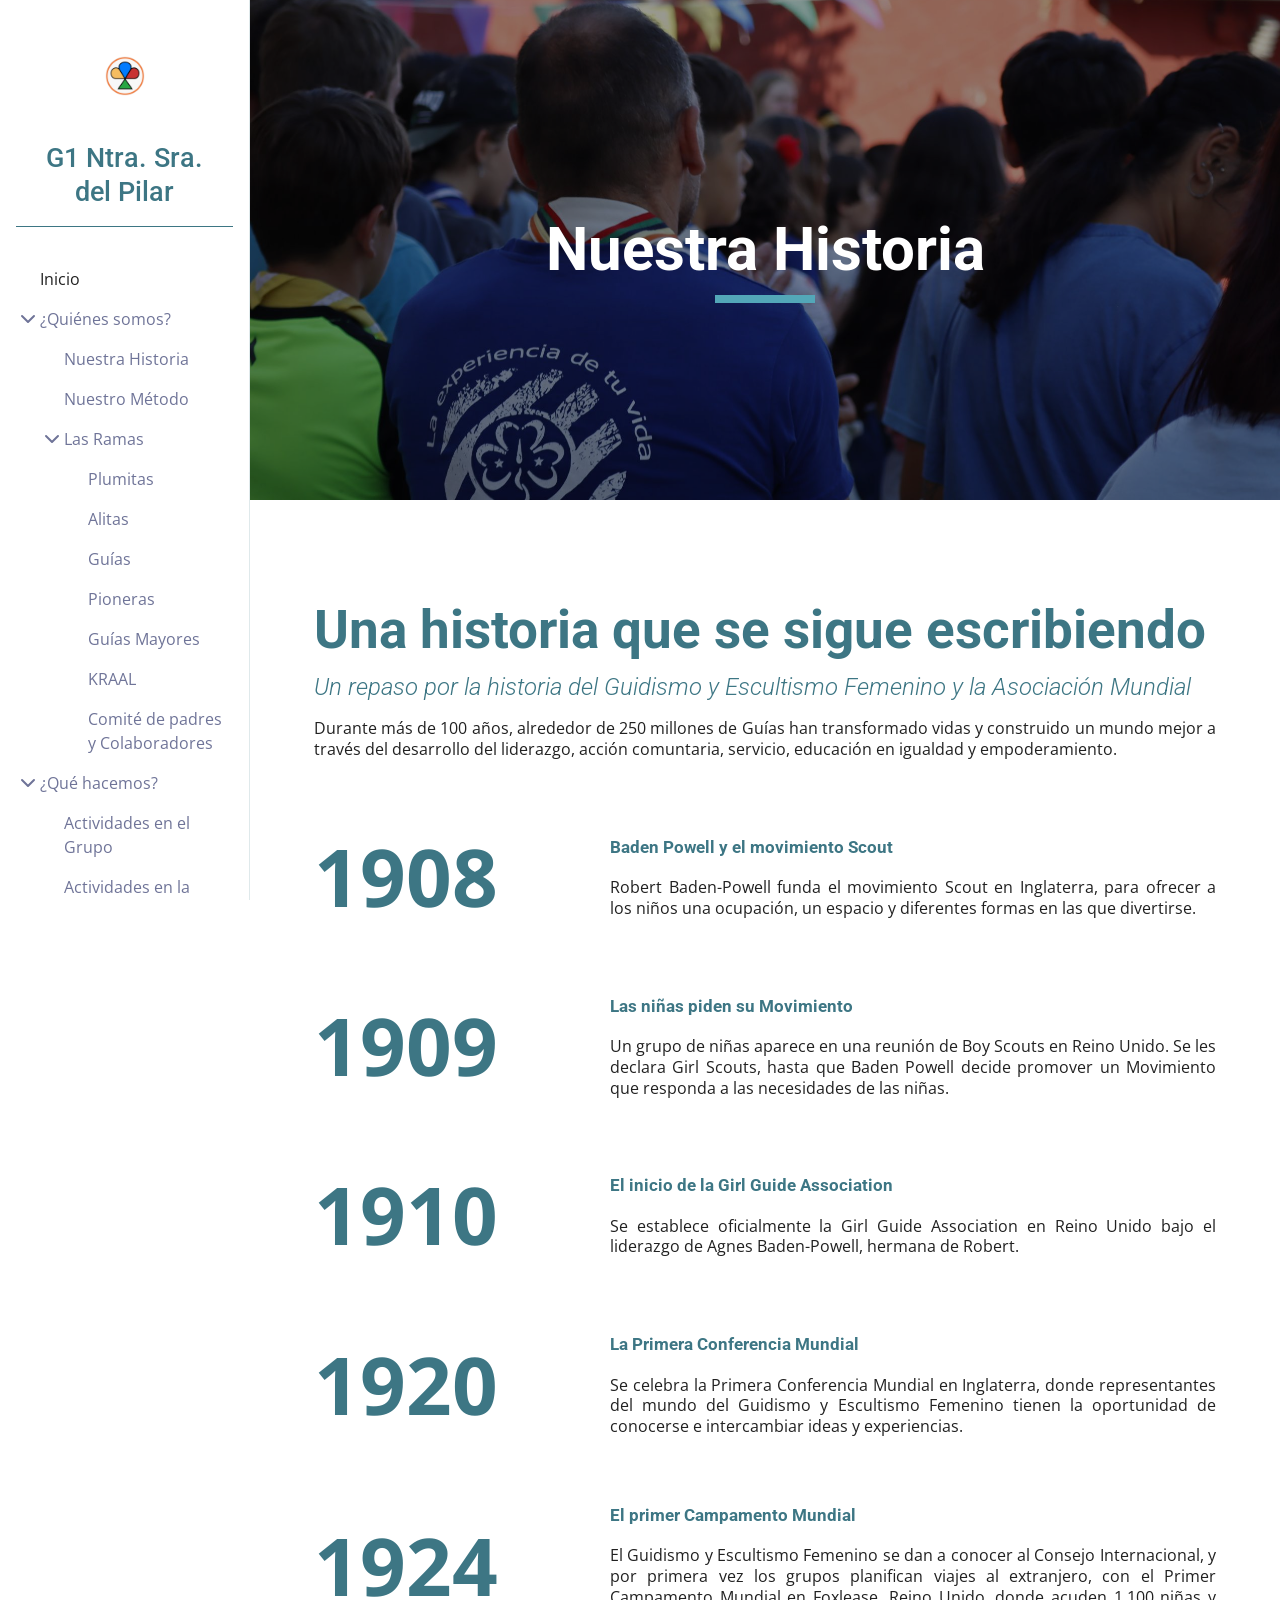
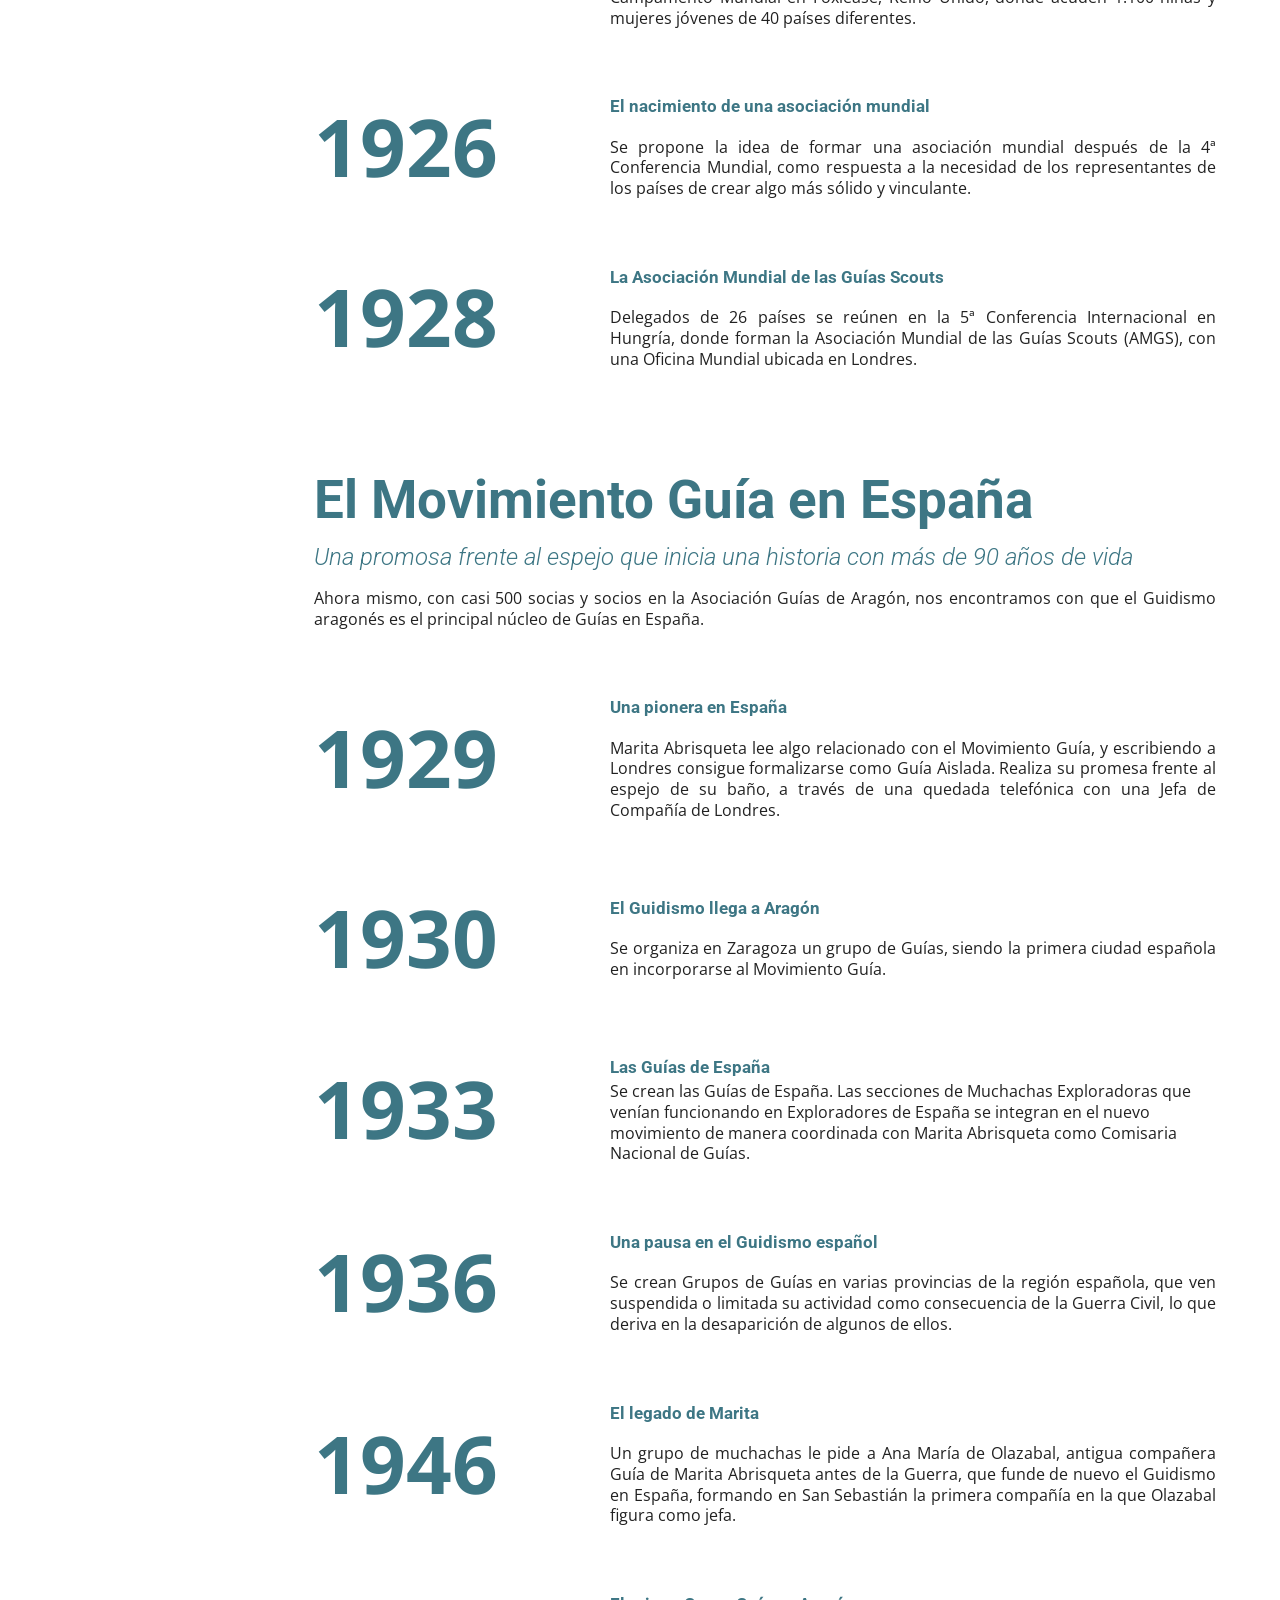
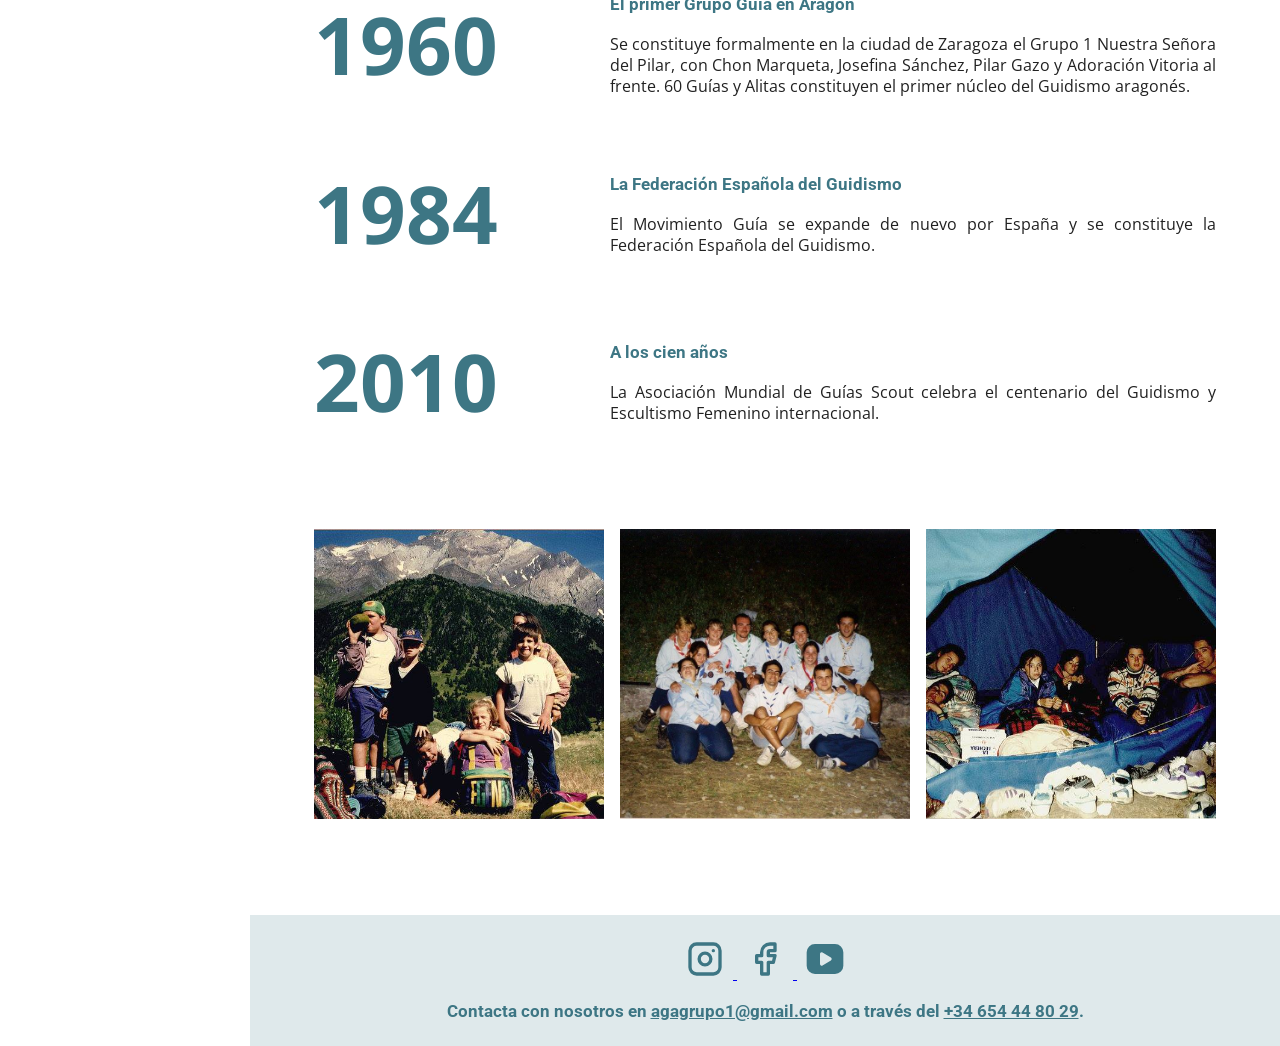
==== commit 558b62e9: "Error de sintaxis Corregido error un error de sintaxis.  Corregido peso de .year" ====
--- a/nuestra-historia.html
+++ b/nuestra-historia.html
@@ -211,7 +211,7 @@
           </div>
         </article>
         <article>
-          <time class="year" datatime="1936">1936</p>
+          <time class="year" datatime="1936">1936</time>
           <div>
             <h3>Una pausa en el Guidismo español</h3>
             <p>
--- a/styles.css
+++ b/styles.css
@@ -7,9 +7,9 @@
 
 /* Variables de colores */
 :root {
-  --background1: #fff;
-  --background2: #dfe9eb;
-  --background3: #516f75;
+  --background: #fff;
+  --background-light: #dfe9eb;
+  --background-dark: #516f75;
   --text-cover: #fff;
   --text-primary: #212121;
   --text-secondary: #6f7498;
@@ -52,7 +52,7 @@
 /* Estilos generales del cuerpo de la página */
 body {
   font-family: 'Open Sans', Arial, sans-serif;
-  background-color: var(--background1);
+  background-color: var(--background);
   color: var(--text-primary);
   min-height: 100vh;
   display: block;
@@ -93,14 +93,14 @@
 }
 
 /* -- BARRA DE NAVEGACIÓN -- */
-.menu {
+.menu {   /* Menú de navegación */
   position: fixed;
   left: 0;
   padding: 1rem;
   height: 100%;
   width: var(--width-header);
-  border-right: 1px solid var(--background2);
-  background-color: var(--background1);
+  border-right: 1px solid var(--background-light);
+  background-color: var(--background);
   overflow: auto;
 
   a {text-decoration: none;}
@@ -131,7 +131,7 @@
   }
 }
 
-.index {    /* Menú de navegación */
+.index {    /* Índice de navegación */
   margin-top: 2rem;
   color: var(--text-secondary);
 
@@ -160,19 +160,15 @@
     pointer-events: none;
   }
 }
-.index__list, .index__page {
-  padding-left: 24px;
-}
-.index__page--dropdown {
-  padding-left: 0px;
-}
+.index__list, .index__page {padding-left: 24px;}
+.index__page--dropdown {padding-left: 0px;}
 .dropdown {
   display: flex;
   flex-direction: row;
   align-items: center;
 }
 
-/* Portadas */
+/* -- PORTADA -- */
 .cover {
   height: 500px;
   display: flex;
@@ -214,9 +210,9 @@
   }
 }
 
-/* Pie de página */
+/* -- PIE DE PÁGINA */
 footer {
-  background-color: var(--background2);
+  background-color: var(--background-light);
   display: flex;
   flex-direction: column;
   align-items: center;
@@ -257,7 +253,7 @@
 /* Subportada */
 main .subcover {
   height: 400px;
-  background-color: var(--background2);
+  background-color: var(--background-light);
   text-align: center;
   display: flex;
   flex-direction: column;
@@ -297,7 +293,7 @@
 
 /* Estilos de quienes-somos.html */
 main .structure {
-  background-color: var(--background1);
+  background-color: var(--background);
   display: flex;
   flex-direction: column;
   justify-content: center;
@@ -344,7 +340,7 @@
     }
 
     .a-button {
-      background-color: var(--background3);
+      background-color: var(--background-dark);
       color: #fff;
       padding: .3rem .5rem;
       text-decoration: none;
@@ -384,7 +380,7 @@
     .year {
       color: var(--text-title);
       font-size: 60pt;
-      font-weight: 900;
+      font-weight: 700;
     }
     h3 {  /* Propieddes del h4, aunque sea h3 */
       font-size: 13pt;
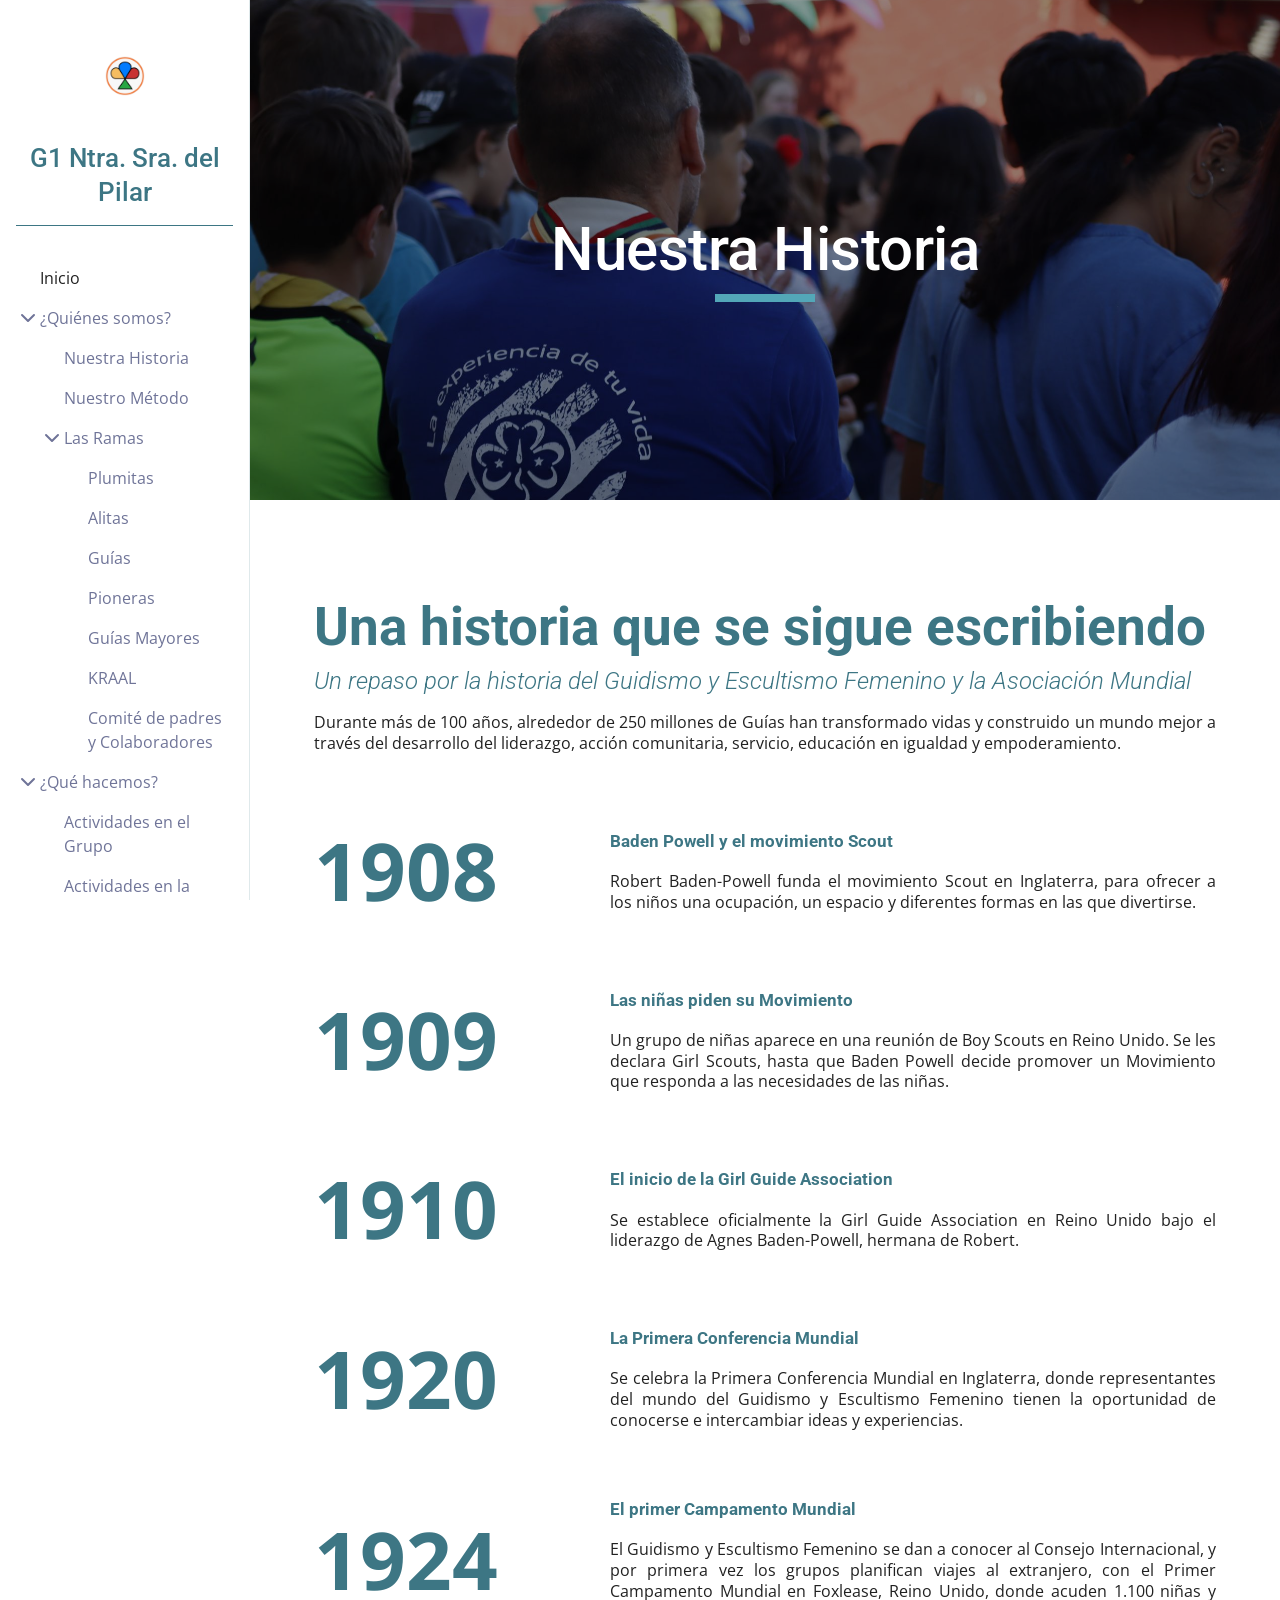
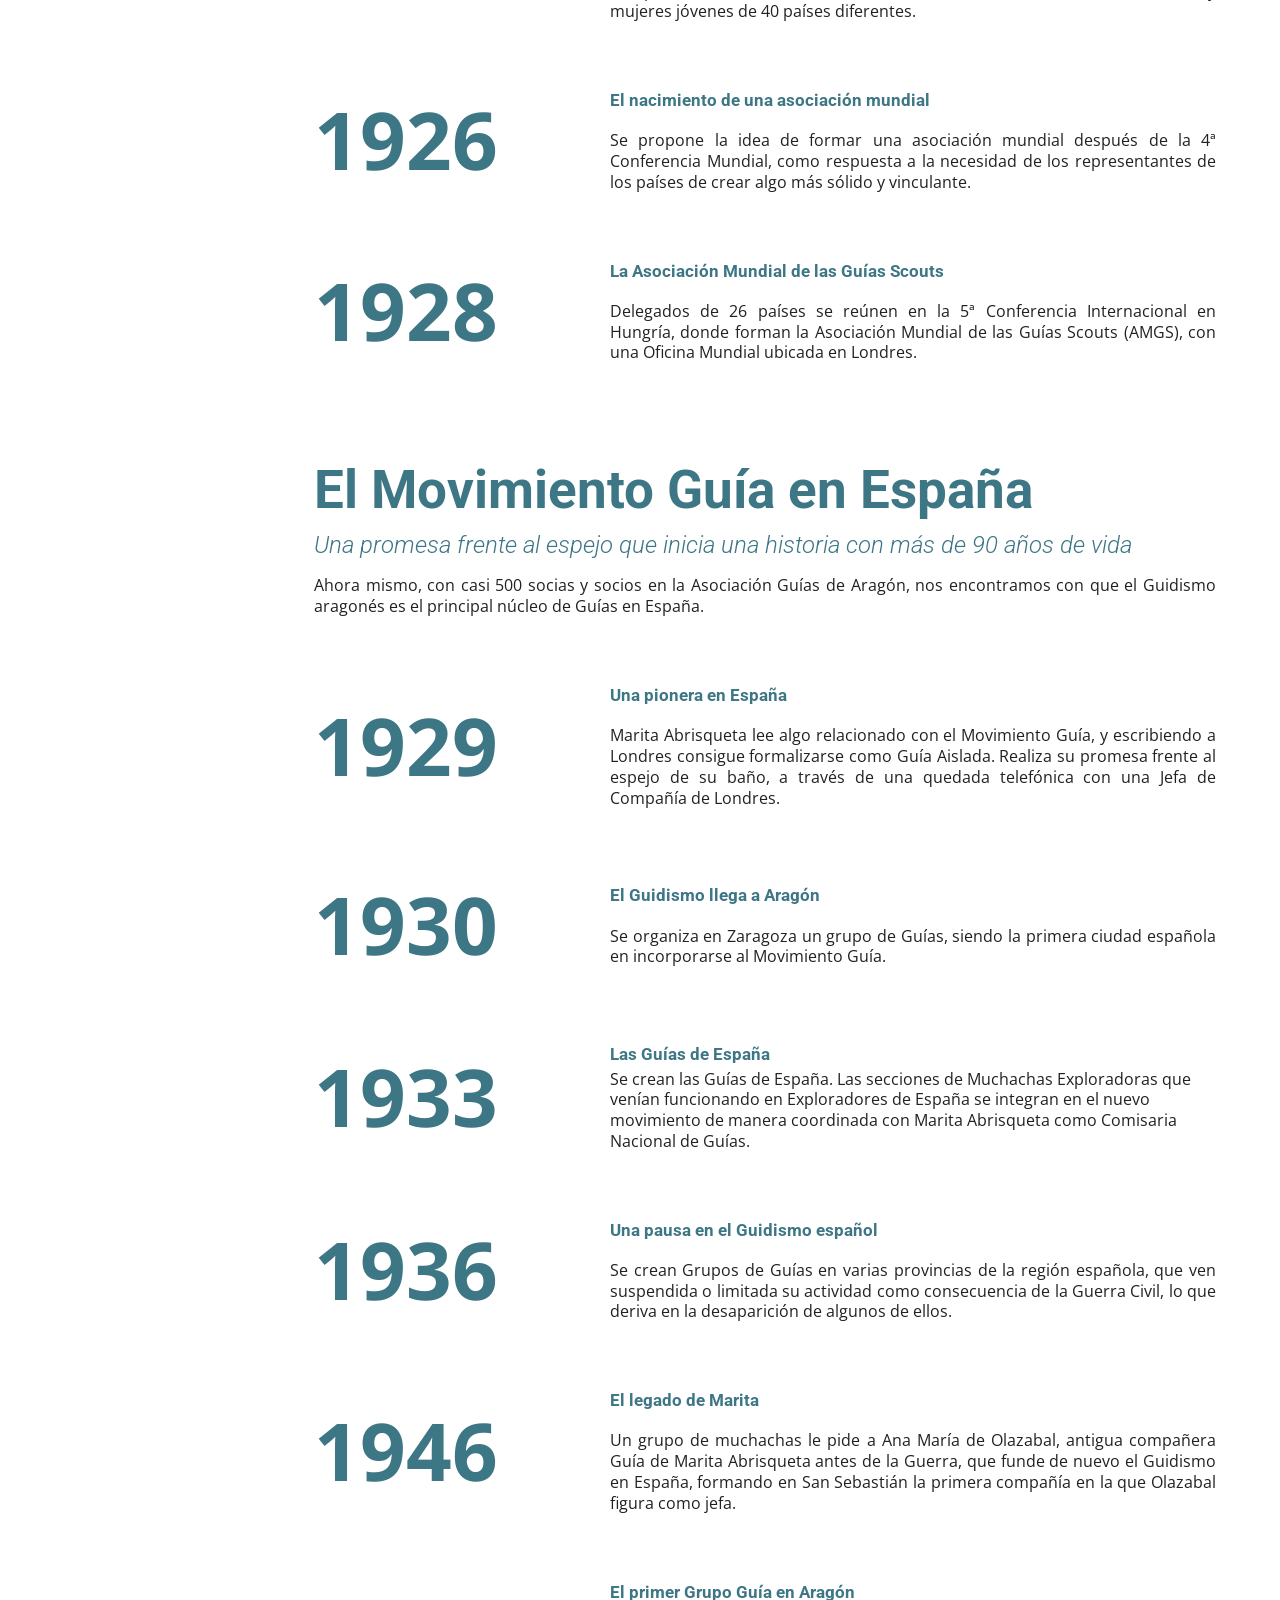
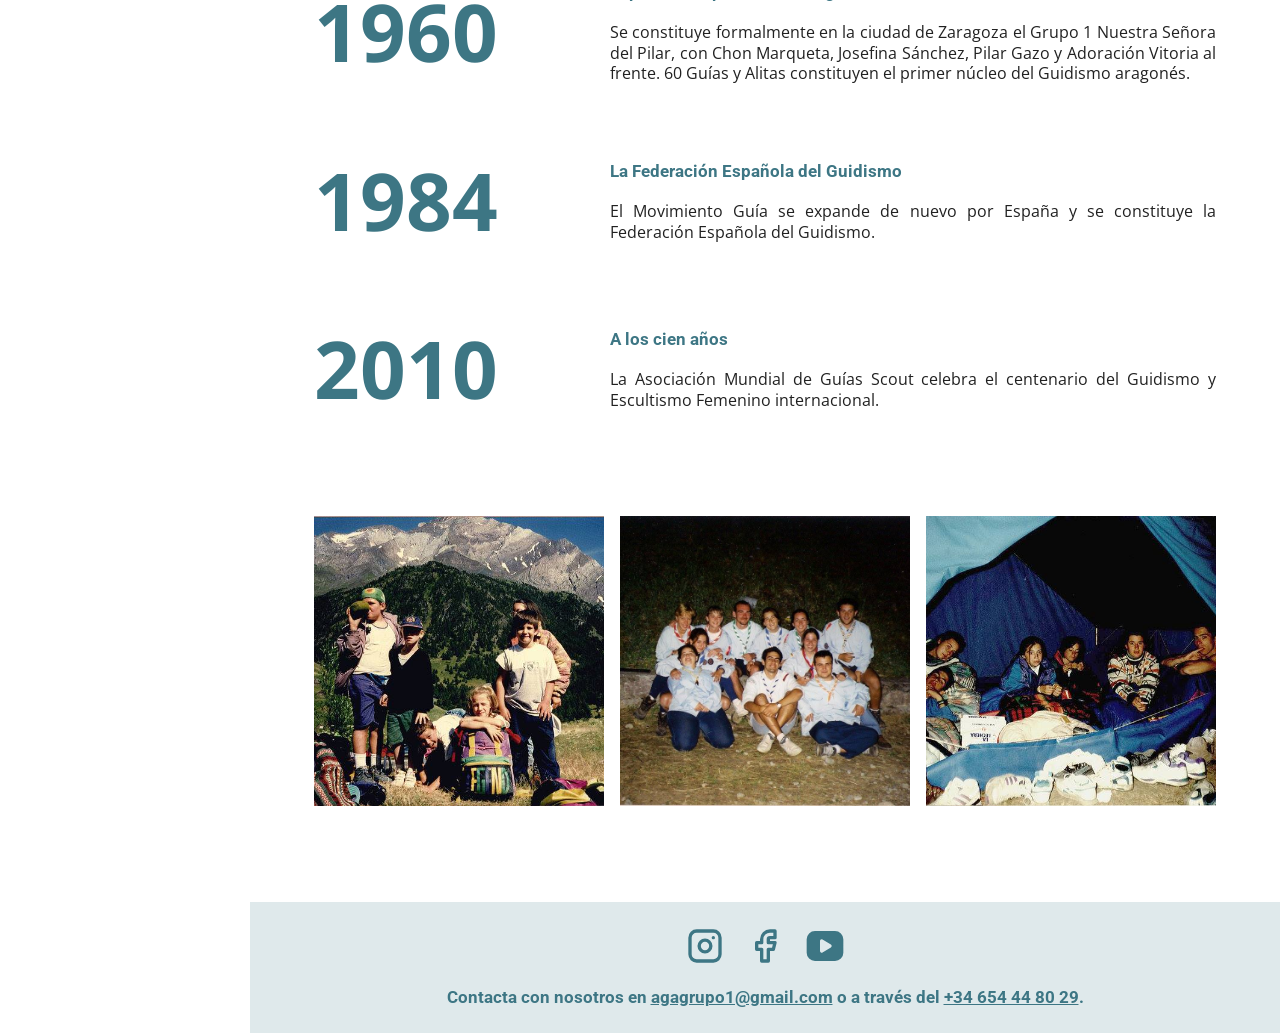
==== commit 8b63a8f3: "Errores ortográficos Corrección de errores ortográficos" ====
--- a/nuestra-historia.html
+++ b/nuestra-historia.html
@@ -3,7 +3,7 @@
   <head>
     <!-- Añadimos el título -->
     <title>G1 AGA - Nuestra Historia</title>
-    <!-- Para describir el contendio de la web -->
+    <!-- Para describir el contenido de la web -->
     <meta name="description" content="Un repaso por nuestra historia, desde la creación del Guidismo y Escultismo femenino, hasta la actualidad.">
     
     <!-- Indicamos la colección de caracteres que va a usar la web -->
@@ -84,7 +84,7 @@
               </div>
               <ul class="index__list">
                 <li class="index__page"><a href="actividades-grupo.html">Actividades en el Grupo</a></li>
-                <li class="index__page"><a href="actividades-asociacion.html">Actividades en la Asocación</a></li>
+                <li class="index__page"><a href="actividades-asociacion.html">Actividades en la Asociación</a></li>
                 <li class="index__page"><a href="cancionero.html">Cancionero Guía</a></li>
               </ul>
             </li>
@@ -108,11 +108,11 @@
           <h2>Una historia que se sigue escribiendo</h2>
           <p class="subtitle">Un repaso por la historia del Guidismo y Escultismo Femenino y la Asociación Mundial</p>
           <p>
-            Durante más de 100 años, alrededor de 250 millones de Guías han transformado vidas y construido un mundo mejor a través del desarrollo del liderazgo, acción comuntaria, servicio, educación en igualdad y empoderamiento.
+            Durante más de 100 años, alrededor de 250 millones de Guías han transformado vidas y construido un mundo mejor a través del desarrollo del liderazgo, acción comunitaria, servicio, educación en igualdad y empoderamiento.
           </p>
         </header>
         <article>
-          <time class="year" datatime="1908">1908</time>
+          <time class="year" datetime="1908">1908</time>
           <div>
             <h3>Baden Powell y el movimiento Scout</h3>
             <p>
@@ -121,7 +121,7 @@
           </div>
         </article>
         <article>
-          <time class="year" datatime="1909">1909</time>
+          <time class="year" datetime="1909">1909</time>
           <div>
             <h3>Las niñas piden su Movimiento</h3>
             <p>
@@ -130,7 +130,7 @@
           </div>
         </article>
         <article>
-          <time class="year" datatime="1910">1910</time>
+          <time class="year" datetime="1910">1910</time>
           <div>
             <h3>El inicio de la Girl Guide Association</h3>
             <p>
@@ -139,7 +139,7 @@
           </div>
         </article>
         <article>
-          <time class="year" datatime="1920">1920</time>
+          <time class="year" datetime="1920">1920</time>
           <div>
             <h3>La Primera Conferencia Mundial</h3>
             <p>
@@ -148,7 +148,7 @@
           </div>
         </article>
         <article>
-          <time class="year" datatime="1924">1924</time>
+          <time class="year" datetime="1924">1924</time>
           <div>
             <h3>El primer Campamento Mundial</h3>
             <p>
@@ -157,7 +157,7 @@
           </div>
         </article>
         <article>
-          <time class="year" datatime="1926">1926</time>
+          <time class="year" datetime="1926">1926</time>
           <div>
             <h3>El nacimiento de una asociación mundial</h3>
             <p>
@@ -166,7 +166,7 @@
           </div>
         </article>
         <article>
-          <time class="year" datatime="1928">1928</time>
+          <time class="year" datetime="1928">1928</time>
           <div>
             <h3>La Asociación Mundial de las Guías Scouts</h3>
             <p>
@@ -178,13 +178,13 @@
       <section class="history">
         <header>
           <h2>El Movimiento Guía en España</h2>
-          <p class="subtitle">Una promosa frente al espejo que inicia una historia con más de 90 años de vida</p>
+          <p class="subtitle">Una promesa frente al espejo que inicia una historia con más de 90 años de vida</p>
           <p>
             Ahora mismo, con casi 500 socias y socios en la Asociación Guías de Aragón, nos encontramos con que el Guidismo aragonés es el principal núcleo de Guías en España.
           </p>
         </header>
         <article>
-          <time class="year" datatime="1929">1929</time>
+          <time class="year" datetime="1929">1929</time>
           <div>
             <h3>Una pionera en España</h3>
             <p>
@@ -193,7 +193,7 @@
           </div>
         </article>
         <article>
-          <time class="year" datatime="1930">1930</time>
+          <time class="year" datetime="1930">1930</time>
           <div>
             <h3>El Guidismo llega a Aragón</h3>
             <p>
@@ -202,7 +202,7 @@
           </div>
         </article>
         <article>
-          <time class="year" datatime="1933">1933</time>
+          <time class="year" datetime="1933">1933</time>
           <span>
             <h3>Las Guías de España</h3>
             <p>
@@ -211,7 +211,7 @@
           </div>
         </article>
         <article>
-          <time class="year" datatime="1936">1936</time>
+          <time class="year" datetime="1936">1936</time>
           <div>
             <h3>Una pausa en el Guidismo español</h3>
             <p>
@@ -220,7 +220,7 @@
           </div>
         </article>
         <article>
-          <time class="year" datatime="1946">1946</time>
+          <time class="year" datetime="1946">1946</time>
           <div>
             <h3>El legado de Marita</h3>
             <p>
@@ -229,7 +229,7 @@
           </div>
         </article>
         <article>
-          <time class="year" datatime="1960">1960</time>
+          <time class="year" datetime="1960">1960</time>
           <div>
             <h3>El primer Grupo Guía en Aragón</h3>
             <p>
@@ -238,7 +238,7 @@
           </div>
         </article>
         <article>
-          <time class="year" datatime="1984">1984</time>
+          <time class="year" datetime="1984">1984</time>
           <div>
             <h3>La Federación Española del Guidismo</h3>
             <p>
@@ -247,7 +247,7 @@
           </div>
         </article>
         <article>
-          <time class="year" datatime="2010">2010</time>
+          <time class="year" datetime="2010">2010</time>
           <div>
             <h3>A los cien años</h3>
             <p>
--- a/styles.css
+++ b/styles.css
@@ -63,33 +63,40 @@
 }
 
 h1 {  /* Usado como título principal de cada página en el cover */
-  color: var(--text-title);
+  color: var(--text-cover);
   font-family: 'Roboto', Arial, sans-serif;
-  font-size: 40pt;
+  font-size: 3.75rem;
+  font-weight: 500;
+  letter-spacing: -0.5px;
+  line-height: 1.26;
 }
 h2 {  /* Usado como títulos de las secciones principales de cada página */
   color: var(--text-title);
   font-family: 'Roboto', Arial, sans-serif;
-  font-size: 40pt;
-}
-h3 {
+  font-size: 3.3rem;
+  font-weight: 700;
+  line-height: 1.2;
+}
+h3 {  
   color: var(--text-title);
   font-family: 'Roboto', Arial, sans-serif;
-  font-size: 26pt;
+  font-size: 2.15rem;
+  font-weight: 700;
+  line-height: 1.5;
 }
 h4 {
   color: var(--text-title);
   font-family: 'Roboto', Arial, sans-serif;
-  font-size: 18pt;
+  font-size: 1.5rem;
   line-height: 1.56;
 }
 .subtitle {
   color: var(--text-title);
   font-family: 'Roboto', Arial, sans-serif;
-  font-size: 18pt;
+  font-size: 1.5rem;
   line-height: 1.2;
   font-style: italic;
-  font-weight: 300;
+  font-weight: 400;
 }
 
 /* -- BARRA DE NAVEGACIÓN -- */
@@ -125,7 +132,7 @@
     .brand__name {
       color: var(--text-title);
       font-family: 'Roboto', Arial, sans-serif;
-      font-size: 20pt;
+      font-size: 1.65rem;
       font-weight: 500;
     }
   }
@@ -177,13 +184,12 @@
   align-items: center;
   text-align: center;
   position: relative;
+  isolation: isolate;
 
   h1 {
     width: 60%;
     max-width: 800px;
     position: relative;
-    color: var(--text-cover);
-    font-size: 45pt;
 
     &::after {   /* Barra inferior del título */
       content: "";
@@ -203,9 +209,7 @@
     width: 100%;
     height: 500px;
     object-fit: cover;
-    z-index: -1;
-    left: 0;
-    right: 0;
+    inset: 0;
     filter: brightness(0.6);
   }
 }
@@ -234,24 +238,26 @@
     }
   }
   
+  a {text-decoration: none;}
+  
   p {
     text-align: center;
     color: var(--text-title);
     font-weight: 700;
     font-family: 'Roboto', Arial, sans-serif;
-    font-size: 13pt;
+    font-size: 1.05rem;
     
     a {
       /* Evito que haga salto de página en el correo o número de teléfono */
       white-space: nowrap; 
       color: var(--text-title);
-
+      text-decoration: underline;
     }
   }
 }
 
 /* Subportada */
-main .subcover {
+.subcover {
   height: 400px;
   background-color: var(--background-light);
   text-align: center;
@@ -259,12 +265,9 @@
   flex-direction: column;
   justify-content: center;
   align-items: center;
-
   line-height: 2.5;
   
-  h2 {
-    margin-bottom: 2rem;
-  }
+  h3 {margin-bottom: 2rem;}
 }
 
 /* Estilos de index.html */
@@ -283,7 +286,7 @@
     margin-bottom: 1rem;
   }
   p {
-    font-size: 12pt;
+    font-size: 1rem;
     padding: 0rem 1rem;
     padding-bottom: 1rem;
     line-height: 1.5;
@@ -300,7 +303,6 @@
   margin: 6rem 4rem;
 
   .subtitle {
-    font-weight: 500;
     margin-top: 1rem;
     margin-bottom: 3rem;
   }
@@ -329,7 +331,6 @@
     p {
       margin-bottom: 1rem;
       text-align: justify;
-      
     }
 
     div {
@@ -379,11 +380,11 @@
     margin: 4rem 0rem;
     .year {
       color: var(--text-title);
-      font-size: 60pt;
+      font-size: 5rem;
       font-weight: 700;
     }
     h3 {  /* Propieddes del h4, aunque sea h3 */
-      font-size: 13pt;
+      font-size: 1.08rem;
       line-height: 1.63;
     }
     div {
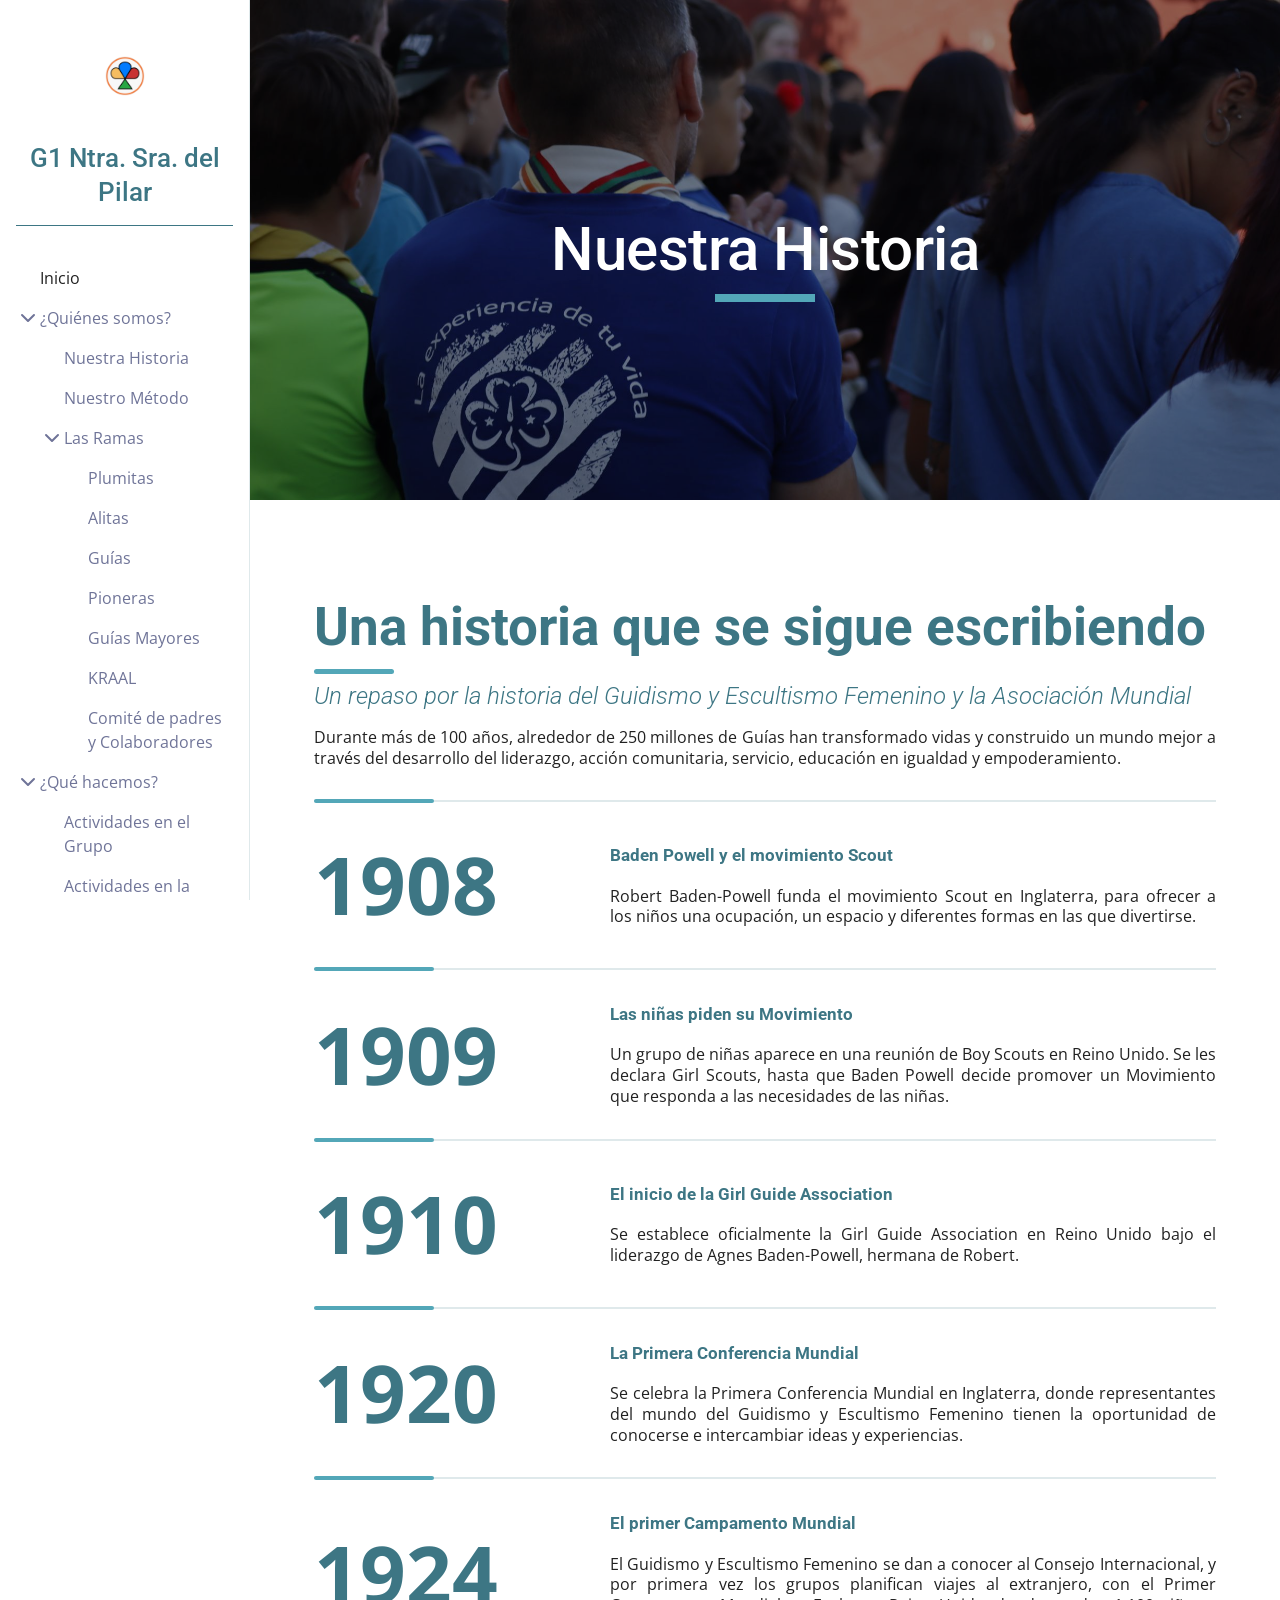
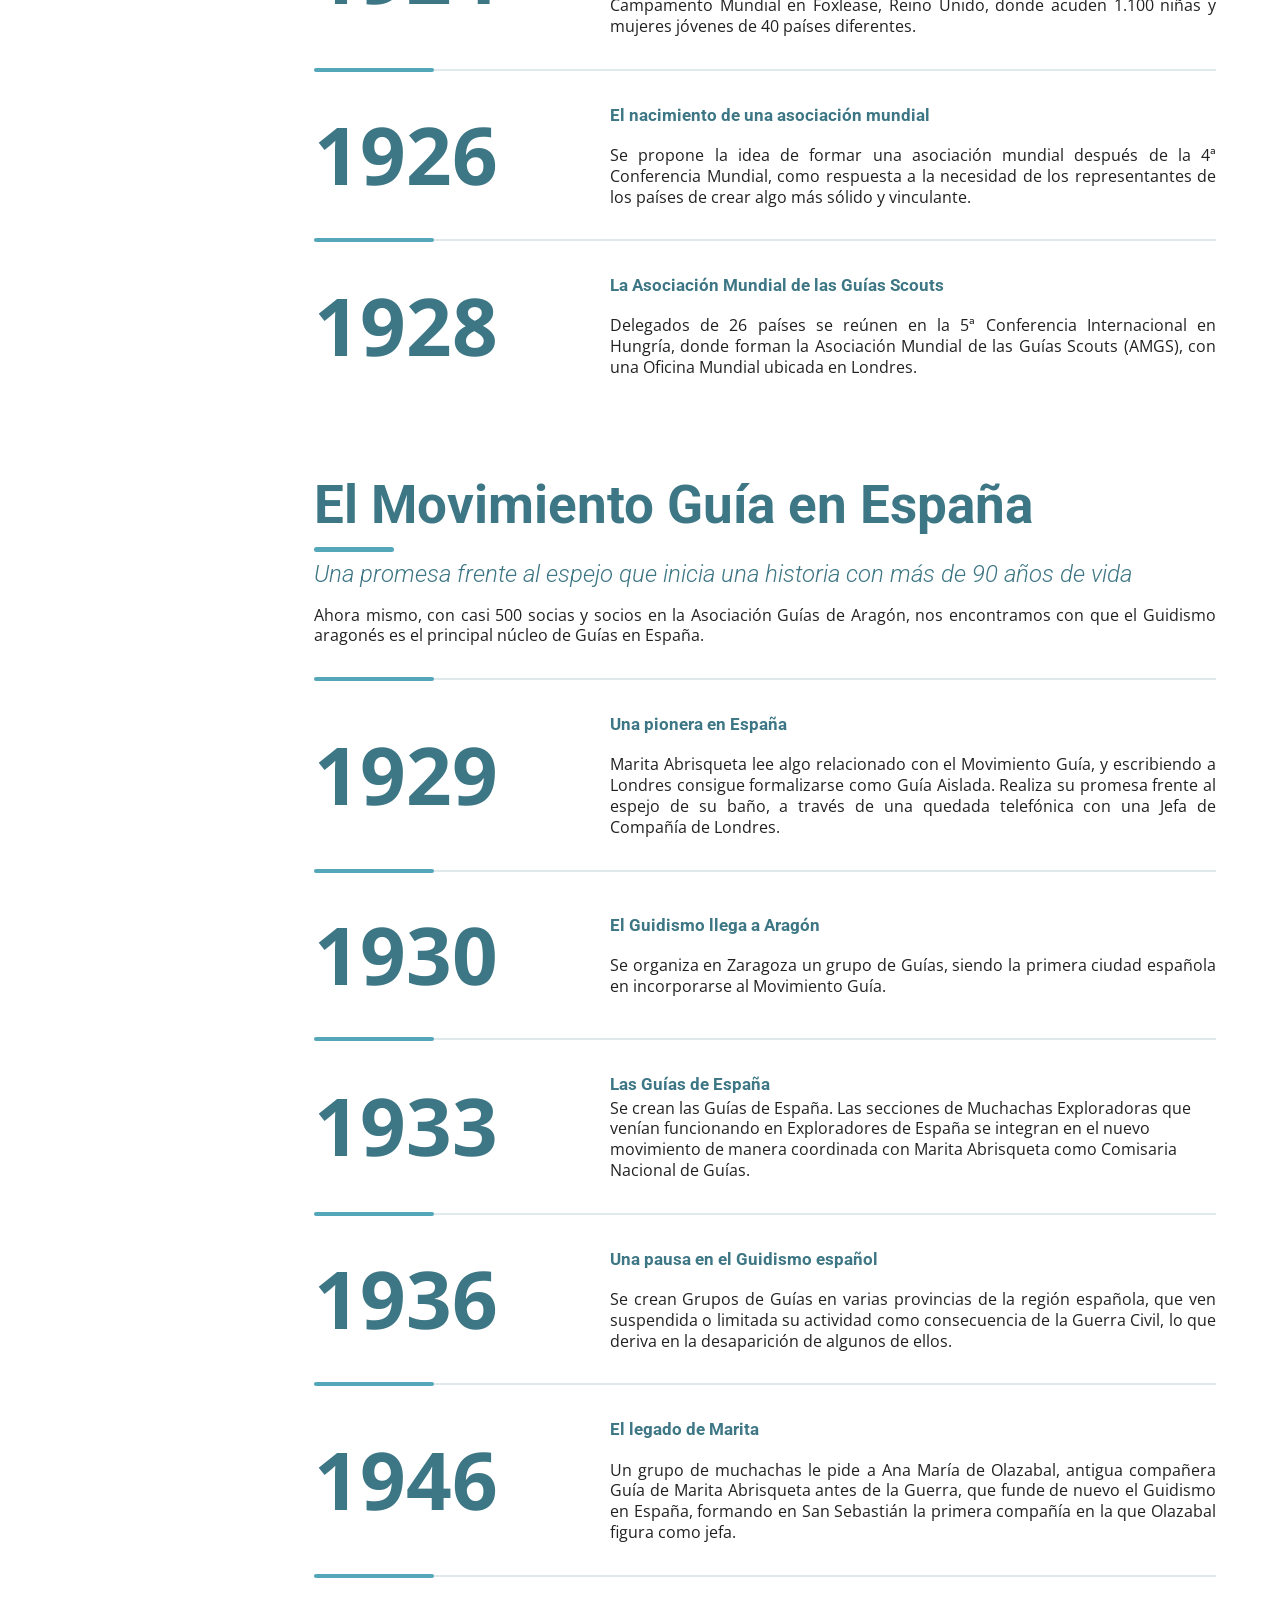
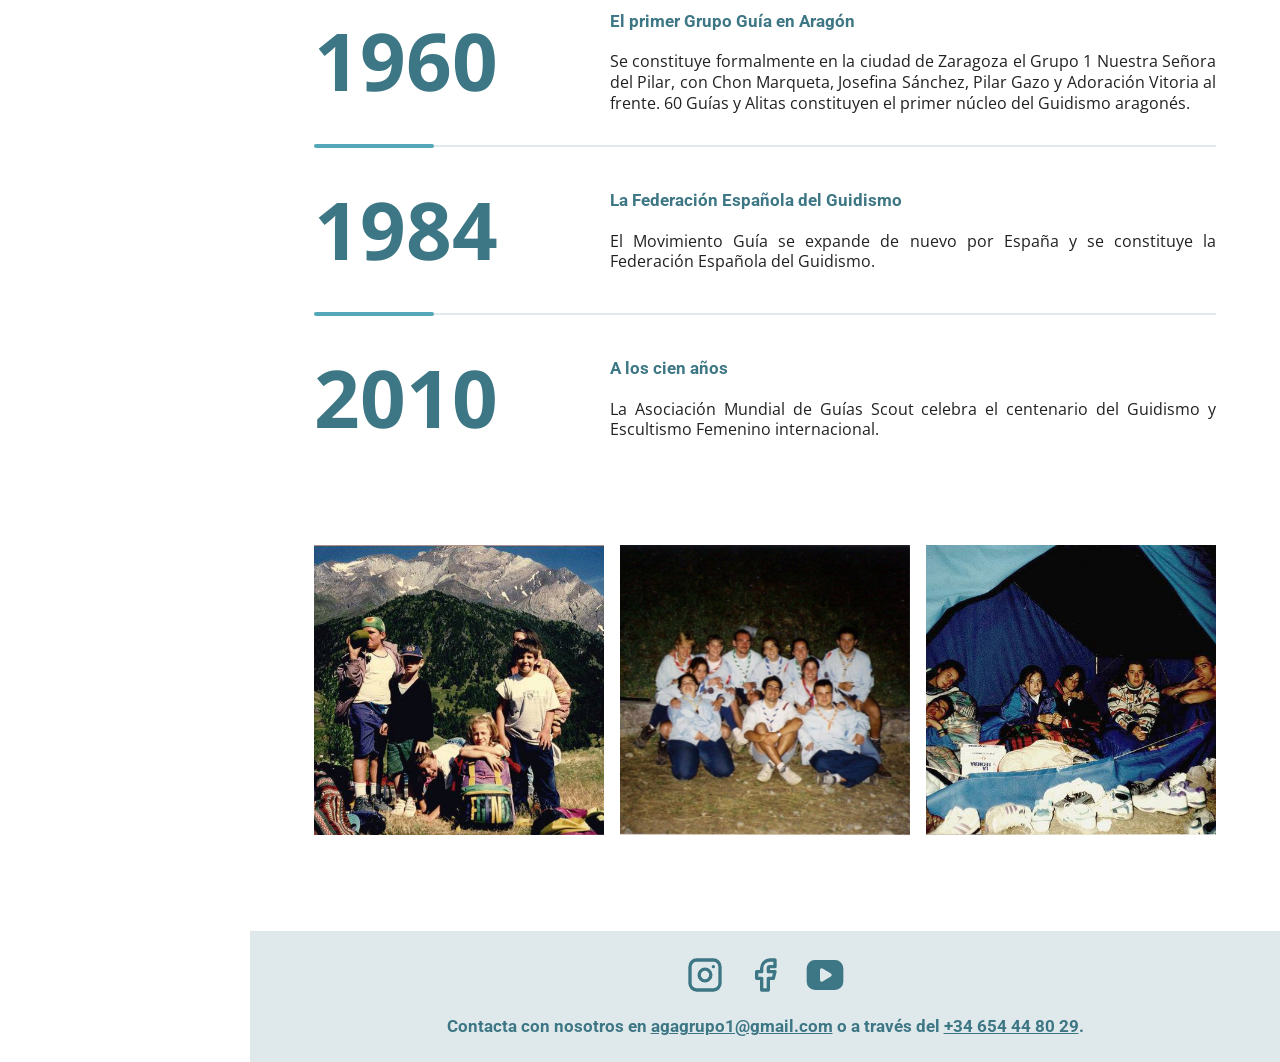
==== commit 807adab4: "Añadidas animaciones Añadidas las animaciones que ha hecho Claude directamente" ====
--- a/nuestra-historia.html
+++ b/nuestra-historia.html
@@ -29,6 +29,8 @@
 
     <!-- Enlazamos una hoja de estilos -->
     <link rel="stylesheet" href="./styles.css">
+    <link rel="stylesheet" href="./animations.css">
+    <script src="./animations.js" defer></script>
   </head>
 
   <body>
--- a/styles.css
+++ b/styles.css
@@ -77,7 +77,7 @@
   font-weight: 700;
   line-height: 1.2;
 }
-h3 {  
+h3, .like_h3 {  
   color: var(--text-title);
   font-family: 'Roboto', Arial, sans-serif;
   font-size: 2.15rem;
@@ -383,7 +383,7 @@
       font-size: 5rem;
       font-weight: 700;
     }
-    h3 {  /* Propieddes del h4, aunque sea h3 */
+    h3 {  /* Propiedades del h4, aunque sea h3 */
       font-size: 1.08rem;
       line-height: 1.63;
     }
@@ -450,4 +450,99 @@
       }
     }
   }
+}
+
+.ramas {
+  padding: 4rem;
+  display: flex;
+  flex-direction: column;
+
+  img {width: 100%;}
+  p {text-align: justify;}
+
+  a {
+    text-decoration: none;
+    display: flex;
+    flex-direction: column;
+    align-items: center;
+    gap: 1rem;
+  }
+}
+.ramas__header {
+  margin: 3rem .5rem;
+  h2 {margin-bottom: 1rem;}
+}
+.ramas__ramas {
+  display: grid;
+  grid-template-columns: repeat(2, 1fr);
+  grid-template-rows: repeat(4, 1fr);
+  gap: 4rem 2rem;
+  
+  article {
+    display: flex;
+    flex-direction: column;
+    align-items: center;
+    gap: 2rem;
+  }
+}
+
+.rama {
+  padding: 6rem 4rem;
+  display: flex;
+  flex-direction: row;
+  align-items: center;
+  gap: 3rem;
+  text-align: justify;
+  h2 {margin-bottom: 2rem;}
+  img {width: 40%;}
+  p {margin-bottom: 1rem;}
+  p:last-child {margin-bottom: 0rem;}
+}
+
+/* Estilos de que-hacemos.html */
+.que-hacemos {
+  padding: 4rem;
+  display: flex;
+  flex-direction: column;
+  gap: 5rem;
+}
+
+.actividades {
+  header {
+    margin-bottom: 3rem;
+
+    .subtitle {
+      margin-top: 1rem;
+    }
+  }
+}
+
+.actividades__lista {
+  display: grid;
+  grid-template-columns: repeat(2, 1fr);
+  gap: 3rem 2rem;
+
+  article {
+    display: flex;
+    flex-direction: column;
+    gap: 1rem;
+  }
+
+  a {
+    text-decoration: none;
+    display: flex;
+    flex-direction: column;
+    gap: 1rem;
+  }
+
+  img {
+    width: 100%;
+    aspect-ratio: 16 / 9;
+    object-fit: cover;
+  }
+
+  h3 {  /* Propiedades del h4, aunque sea h3 */
+    font-size: 1.5rem;
+    line-height: 1.56;
+  }
 }
--- a/animations.css
+++ b/animations.css
@@ -0,0 +1,270 @@
+/* ==========================================================================
+   animations.css · Animaciones del Grupo 1 Ntra. Sra. del Pilar
+
+   Se carga DESPUÉS de styles.css. No toca el diseño original: si el
+   navegador pide "reducir movimiento" (o falla el JS) la web se ve igual
+   que antes, sin animaciones.
+
+   LENGUAJE DE MOVIMIENTO (igual en todas las páginas)
+   · Un único "momento estrella": la entrada de la portada (zoom + título).
+   · Textos        → suben suavemente al aparecer (rv-up).
+   · Imágenes      → se destapan como una cortina (rv-wipe).
+   · Listas/grupos → entran escalonados, uno tras otro.
+   · Acento        → una barra de color #53a7b8 que "se dibuja": bajo el
+                     título de portada, bajo cada h2 y en la línea del tiempo.
+   · Interacción   → las imágenes se elevan y se inclinan con el ratón.
+   ========================================================================== */
+
+:root {
+  --ease: cubic-bezier(.22, 1, .36, 1);
+  --accent: #53a7b8;       /* mismo color que la barra del título de portada */
+}
+
+/* Permite animar la luz que sigue al ratón en la subportada */
+@property --glow {
+  syntax: '<number>';
+  inherits: false;
+  initial-value: 0;
+}
+
+@media (prefers-reduced-motion: no-preference) {
+
+  /* ------------------------------------------------------------------
+     1. ENTRADA DE PÁGINA (solo CSS, no depende del JS)
+     ------------------------------------------------------------------ */
+  .cover { overflow: hidden; }
+
+  /* La imagen es 100px más alta que la portada: sobra margen para el
+     efecto parallax que mueve el JS al hacer scroll */
+  .cover > img {
+    height: 600px;
+    inset: -100px 0 auto 0;
+    animation: cover-in 2.4s var(--ease) backwards;
+  }
+  .cover h1 {
+    animation: cover-title 1.2s var(--ease) .4s backwards;
+  }
+  .cover h1::after {
+    animation: bar-grow .9s var(--ease) 1.1s backwards;
+  }
+
+  @keyframes cover-in {
+    from { scale: 1.2; filter: brightness(.15); }
+  }
+  @keyframes cover-title {
+    from { opacity: 0; transform: translateY(36px); filter: blur(12px); }
+  }
+  @keyframes bar-grow {
+    from { scale: 0 1; }
+  }
+
+  /* Menú lateral: el logo gira al entrar y los enlaces aparecen en cascada */
+  .brand img {
+    animation: logo-in 1s var(--ease) backwards;
+    transition: rotate .8s var(--ease);
+  }
+  .brand a:hover img { rotate: 360deg; }
+  .brand .brand__name { animation: menu-in .7s var(--ease) .25s backwards; }
+
+  .index > ul > .index__page { animation: menu-in .7s var(--ease) backwards; }
+  .index > ul > .index__page:nth-child(1) { animation-delay: .30s; }
+  .index > ul > .index__page:nth-child(2) { animation-delay: .37s; }
+  .index > ul > .index__page:nth-child(3) { animation-delay: .44s; }
+  .index > ul > .index__page:nth-child(4) { animation-delay: .51s; }
+  .index > ul > .index__page:nth-child(5) { animation-delay: .58s; }
+  .index > ul > .index__page:nth-child(6) { animation-delay: .65s; }
+  .index > ul > .index__page:nth-child(7) { animation-delay: .72s; }
+  .index > ul > .index__page:nth-child(8) { animation-delay: .79s; }
+
+  @keyframes logo-in {
+    from { opacity: 0; transform: scale(.4) rotate(-120deg); }
+  }
+  @keyframes menu-in {
+    from { opacity: 0; transform: translateX(-18px); }
+  }
+
+  /* Enlaces del menú: se desplazan un poco al pasar por encima */
+  .index a {
+    transition: color .4s, translate .35s var(--ease);
+  }
+  .index a:hover,
+  .index a:focus-visible {
+    translate: 5px 0;
+    transition: color .4s, translate .35s var(--ease);
+  }
+  .index .dropdown svg {
+    transition: transform .35s var(--ease), color .4s;
+  }
+  .index .dropdown:hover svg { transform: rotate(180deg); }
+
+  /* Barra de progreso de lectura (la crea el JS) */
+  .scroll-progress {
+    position: fixed;
+    inset: 0 0 auto 0;
+    height: 4px;
+    z-index: 1000;
+    background: var(--accent);
+    transform: scaleX(0);
+    transform-origin: left;
+    pointer-events: none;
+  }
+
+  /* Al pulsar un enlace interno, el contenido se desvanece antes de cambiar
+     de página (el menú lateral se queda quieto) */
+  .anim .cover,
+  .anim main,
+  .anim footer {
+    transition: opacity .28s ease, translate .28s ease;
+  }
+  .anim body.leaving .cover,
+  .anim body.leaving main,
+  .anim body.leaving footer {
+    opacity: 0;
+    translate: 0 -10px;
+  }
+  /* Evita barras de scroll horizontales mientras algo entra desde un lateral */
+  .anim main { overflow-x: clip; }
+
+  /* ------------------------------------------------------------------
+     2. APARICIÓN AL HACER SCROLL
+     El JS marca los elementos con data-reveal="..." y les pone la clase
+     .is-visible cuando entran en pantalla. --d es el retardo (escalonado).
+     ------------------------------------------------------------------ */
+  .anim [data-reveal]:not(.is-visible) { opacity: 0; }
+  .anim [data-reveal="wipe"]:not(.is-visible)    { opacity: 1; clip-path: inset(0 100% 0 0); }
+  .anim [data-reveal="wipe-up"]:not(.is-visible) { opacity: 1; clip-path: inset(100% 0 0 0); }
+
+  .anim [data-reveal].is-visible {
+    animation-duration: 1s;
+    animation-timing-function: var(--ease);
+    animation-delay: var(--d, 0ms);
+    animation-fill-mode: backwards;
+  }
+  .anim [data-reveal="up"].is-visible      { animation-name: rv-up; }
+  .anim [data-reveal="left"].is-visible    { animation-name: rv-left; }
+  .anim [data-reveal="right"].is-visible   { animation-name: rv-right; }
+  .anim [data-reveal="wipe"].is-visible    { animation-name: rv-wipe;    animation-duration: 1.3s; }
+  .anim [data-reveal="wipe-up"].is-visible { animation-name: rv-wipe-up; animation-duration: 1.3s; }
+  .anim [data-reveal="pop"].is-visible {
+    animation-name: rv-pop;
+    animation-duration: .7s;
+    animation-timing-function: cubic-bezier(.34, 1.56, .64, 1);
+  }
+
+  @keyframes rv-up    { from { opacity: 0; transform: translateY(32px); } }
+  @keyframes rv-left  { from { opacity: 0; transform: translateX(-48px); } }
+  @keyframes rv-right { from { opacity: 0; transform: translateX(48px); } }
+  @keyframes rv-wipe {
+    from { clip-path: inset(0 100% 0 0); transform: scale(1.06); }
+    to   { clip-path: inset(0 0 0 0);    transform: scale(1); }
+  }
+  @keyframes rv-wipe-up {
+    from { clip-path: inset(100% 0 0 0); transform: scale(1.06); }
+    to   { clip-path: inset(0 0 0 0);    transform: scale(1); }
+  }
+  @keyframes rv-pop {
+    from { opacity: 0; transform: scale(.3) rotate(-25deg); }
+  }
+
+  /* Barra de acento bajo los títulos: se dibuja cuando el título aparece */
+  .anim main h2::after,
+  .anim .subcover h3::after {
+    content: "";
+    display: block;
+    width: 80px;
+    height: 5px;
+    margin-top: .6rem;
+    border-radius: 3px;
+    background: var(--accent);
+    scale: 0 1;
+    transform-origin: left;
+  }
+  .anim .subcover h3::after { margin-inline: auto; transform-origin: center; }
+  .anim main h2.is-visible::after,
+  .anim .subcover h3.is-visible::after {
+    scale: 1 1;
+    transition: scale .9s var(--ease) .35s;
+  }
+
+  /* ------------------------------------------------------------------
+     3. PÁGINAS CONCRETAS
+     ------------------------------------------------------------------ */
+
+  /* index.html · la subportada tiene una luz que sigue al ratón */
+  .anim .subcover {
+    --mx: 50%;
+    --my: 50%;
+    background-image: radial-gradient(circle 320px at var(--mx) var(--my),
+                      rgba(255, 255, 255, calc(var(--glow) * .65)), transparent 70%);
+    transition: --glow .6s ease;
+  }
+  .anim .subcover:hover { --glow: 1; }
+
+  /* nuestra-historia.html · línea del tiempo que se dibuja entre hitos */
+  .anim .history article { position: relative; }
+  .anim .history article::before,
+  .anim .history article::after {
+    content: "";
+    position: absolute;
+    left: 0;
+    top: -2rem;
+    transform-origin: left;
+    scale: 0 1;
+    pointer-events: none;
+  }
+  .anim .history article::before {
+    width: 100%;
+    height: 2px;
+    background: var(--background-light);
+  }
+  .anim .history article::after {
+    width: 120px;
+    height: 4px;
+    margin-top: -1px;
+    border-radius: 2px;
+    background: var(--accent);
+  }
+  .anim .history article.is-visible::before { scale: 1 1; transition: scale 1.4s var(--ease); }
+  .anim .history article.is-visible::after  { scale: 1 1; transition: scale 1s var(--ease) .25s; }
+  .anim .history .year { font-variant-numeric: tabular-nums; }
+
+  /* nuestro-metodo.html · los puntos de las listas reaccionan al ratón */
+  main .nuestro-metodo li {
+    transition: translate .35s var(--ease), color .35s;
+  }
+  main .nuestro-metodo li:hover {
+    translate: 8px 0;
+    color: var(--text-title);
+  }
+  main .nuestro-metodo li::marker { color: var(--accent); }
+
+  /* quienes-somos.html · botones de "Conoce más" */
+  main .structure div .a-button {
+    transition: background-color .3s, translate .35s var(--ease), box-shadow .35s var(--ease);
+  }
+  main .structure div .a-button:hover,
+  main .structure div .a-button:focus-visible {
+    background-color: var(--text-title);
+    translate: 0 -3px;
+    box-shadow: 0 8px 16px -6px rgba(33, 33, 33, .35);
+  }
+
+  /* ------------------------------------------------------------------
+     4. IMÁGENES INTERACTIVAS (las clases las añade el JS)
+     ------------------------------------------------------------------ */
+  .anim .fx-img {
+    transition: translate .45s var(--ease), box-shadow .45s var(--ease);
+  }
+  .anim .fx-img:hover {
+    translate: 0 -6px;
+    box-shadow: 0 18px 36px -10px rgba(33, 33, 33, .35);
+  }
+  /* Inclinación 3D según dónde esté el ratón (solo ratón, no táctil) */
+  .anim .tilt {
+    transform: perspective(900px) rotateX(var(--rx, 0deg)) rotateY(var(--ry, 0deg));
+    transition: transform .6s var(--ease), translate .45s var(--ease), box-shadow .45s var(--ease);
+  }
+  .anim .tilt.is-tilting {
+    transition: transform .12s linear, translate .45s var(--ease), box-shadow .45s var(--ease);
+  }
+}
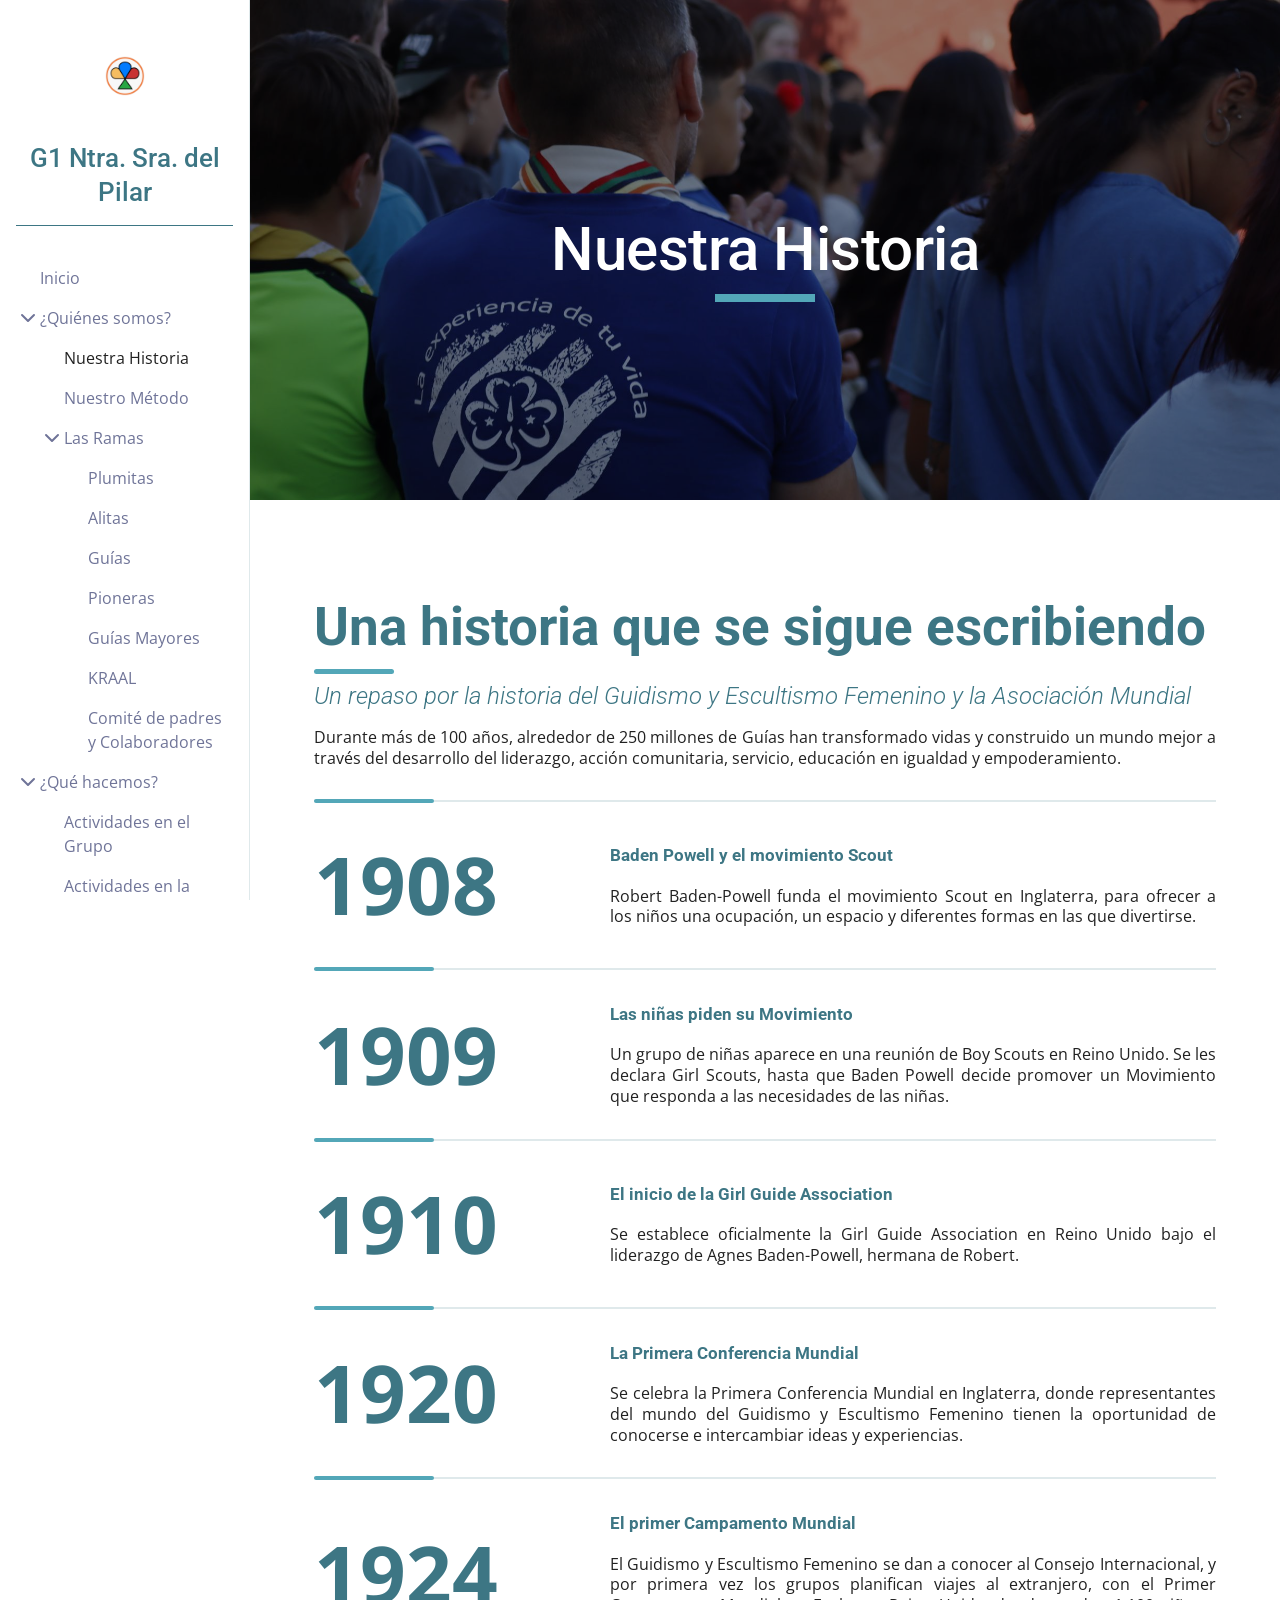
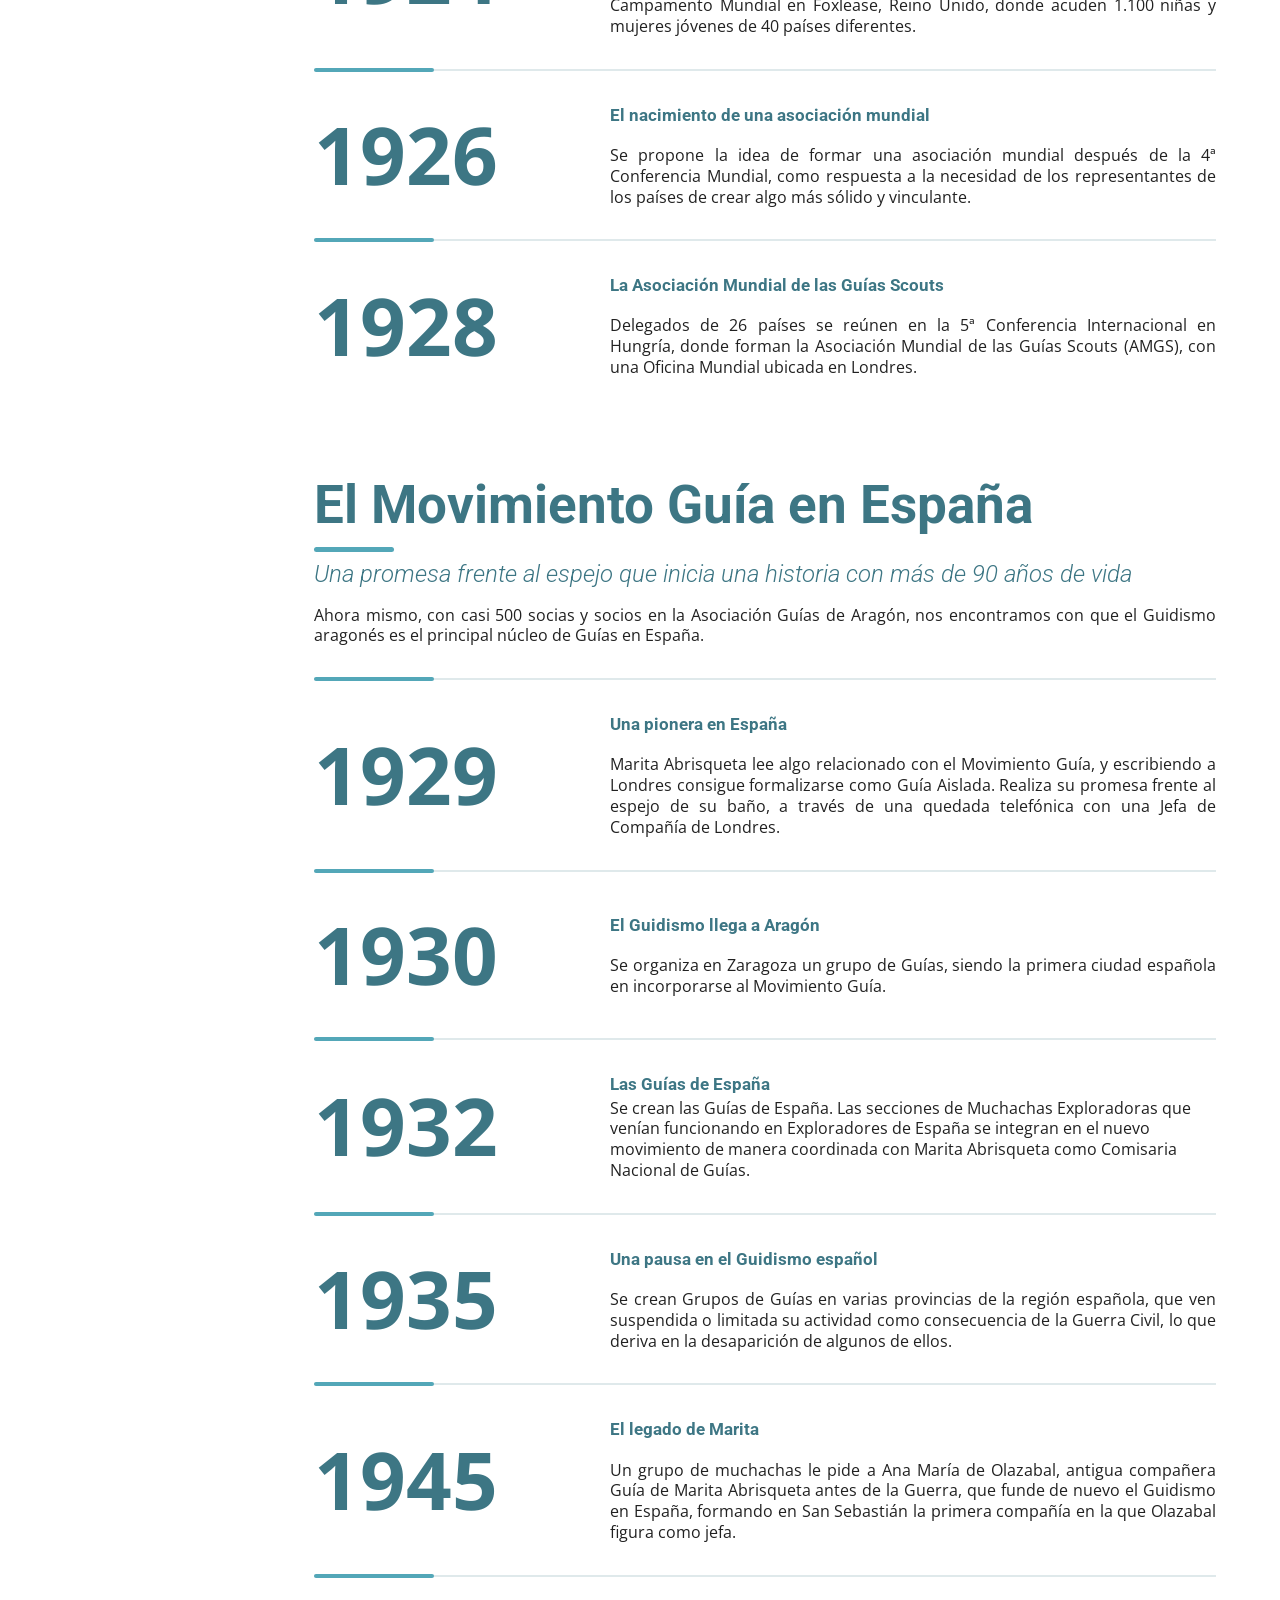
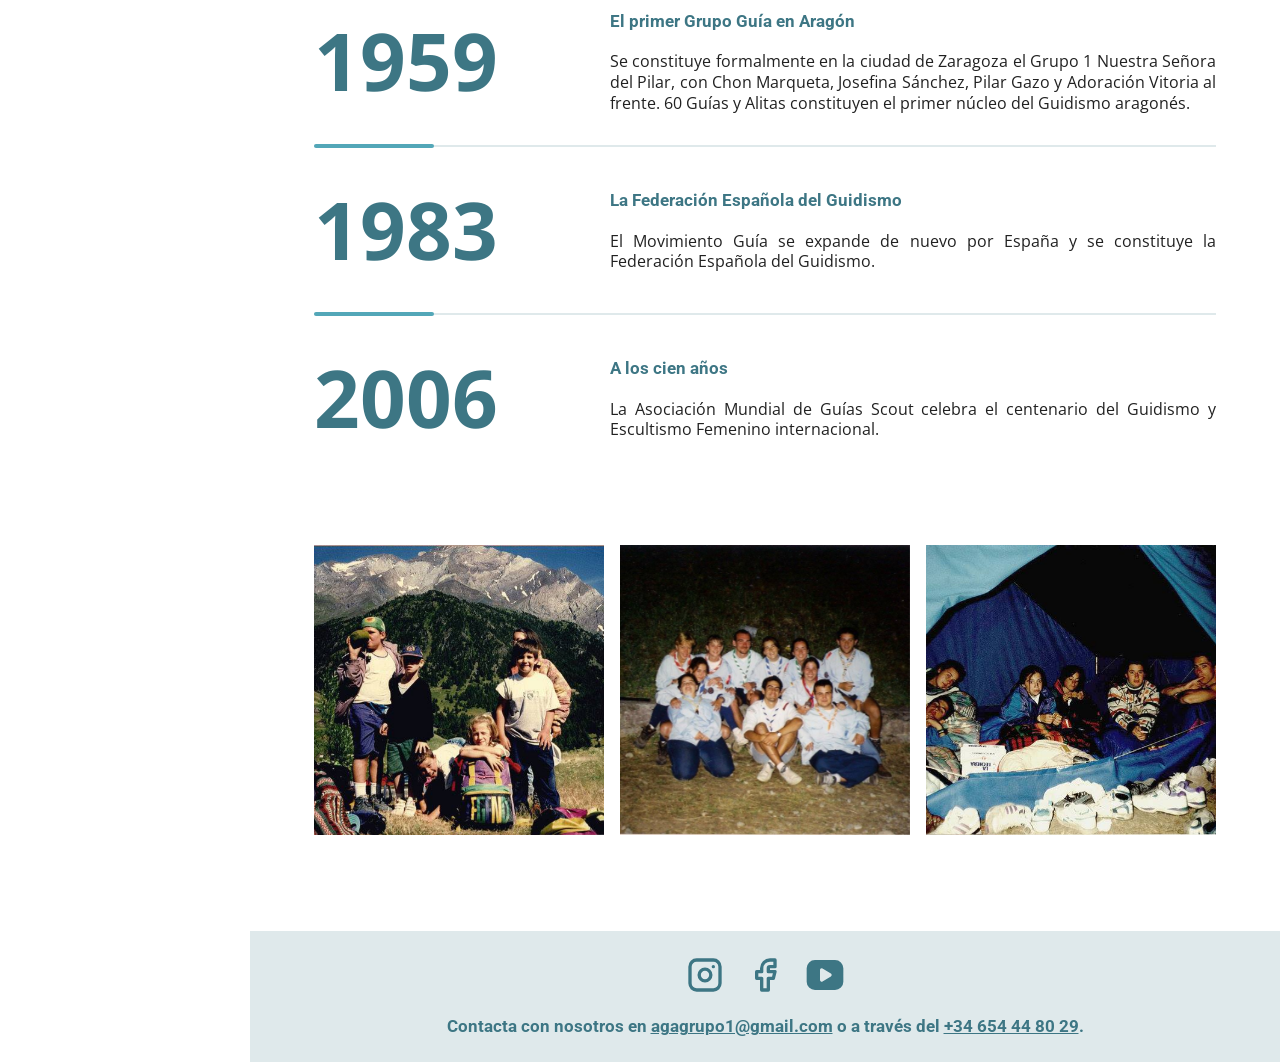
==== commit e9d1cc18: "Erreres corregidos" ====
--- a/nuestra-historia.html
+++ b/nuestra-historia.html
@@ -44,7 +44,7 @@
         </div>
         <nav class="index">
           <ul>
-            <li class="index__page"><a class="active" href="index.html">Inicio</a></li>
+            <li class="index__page"><a href="index.html">Inicio</a></li>
             <li class="index__page index__page--dropdown">
               <div class="dropdown">
                 <svg xmlns="http://www.w3.org/2000/svg" width="24" height="24" viewBox="0 0 24 24" fill="currentColor" class="icon icon-tabler icons-tabler-filled icon-tabler-chevron-down">
@@ -54,7 +54,7 @@
                 <a href="quienes-somos.html">¿Quiénes somos?</a>
               </div>
               <ul class="index__list">
-                <li class="index__page"><a href="nuestra-historia.html">Nuestra Historia</a></li>
+                <li class="index__page"><a class="active" href="nuestra-historia.html">Nuestra Historia</a></li>
                 <li class="index__page"><a href="nuestro-metodo.html">Nuestro Método</a></li>
                 <li class="index__page index__page--dropdown">
                   <div class="dropdown">
